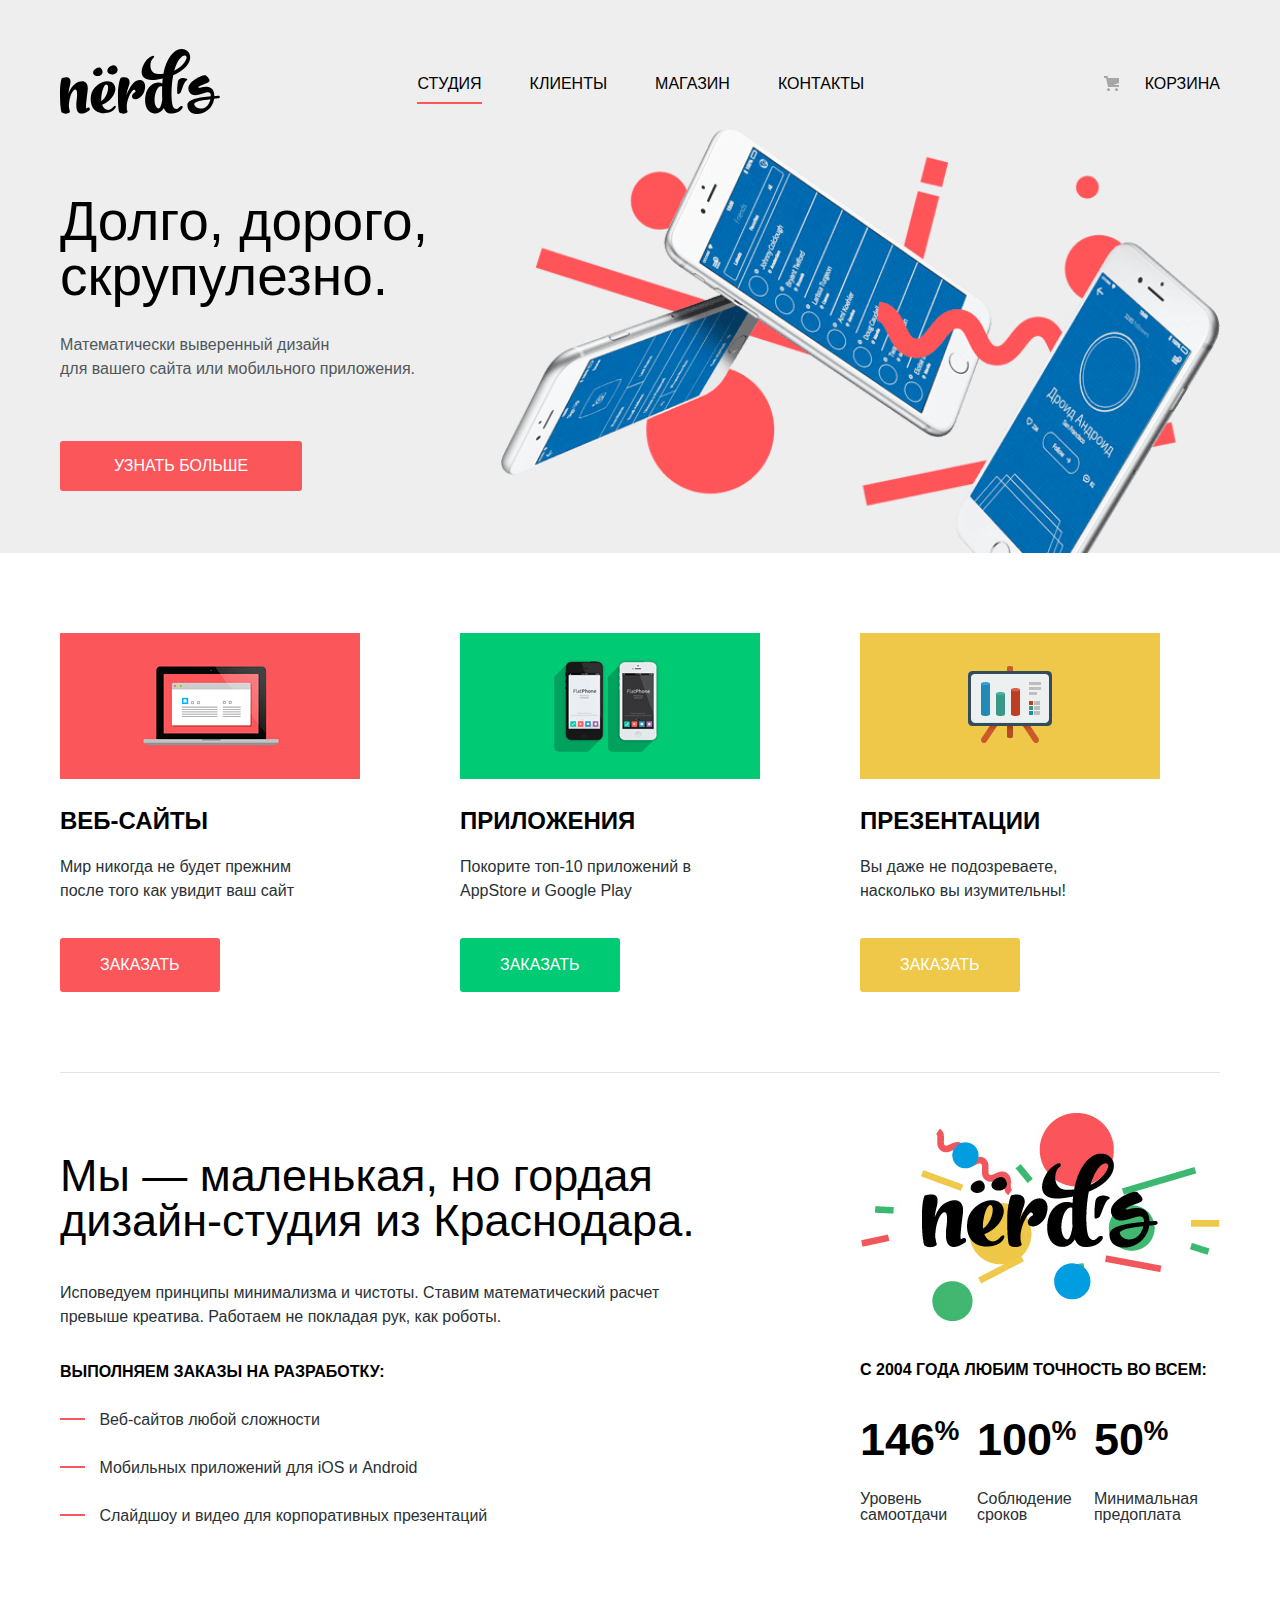
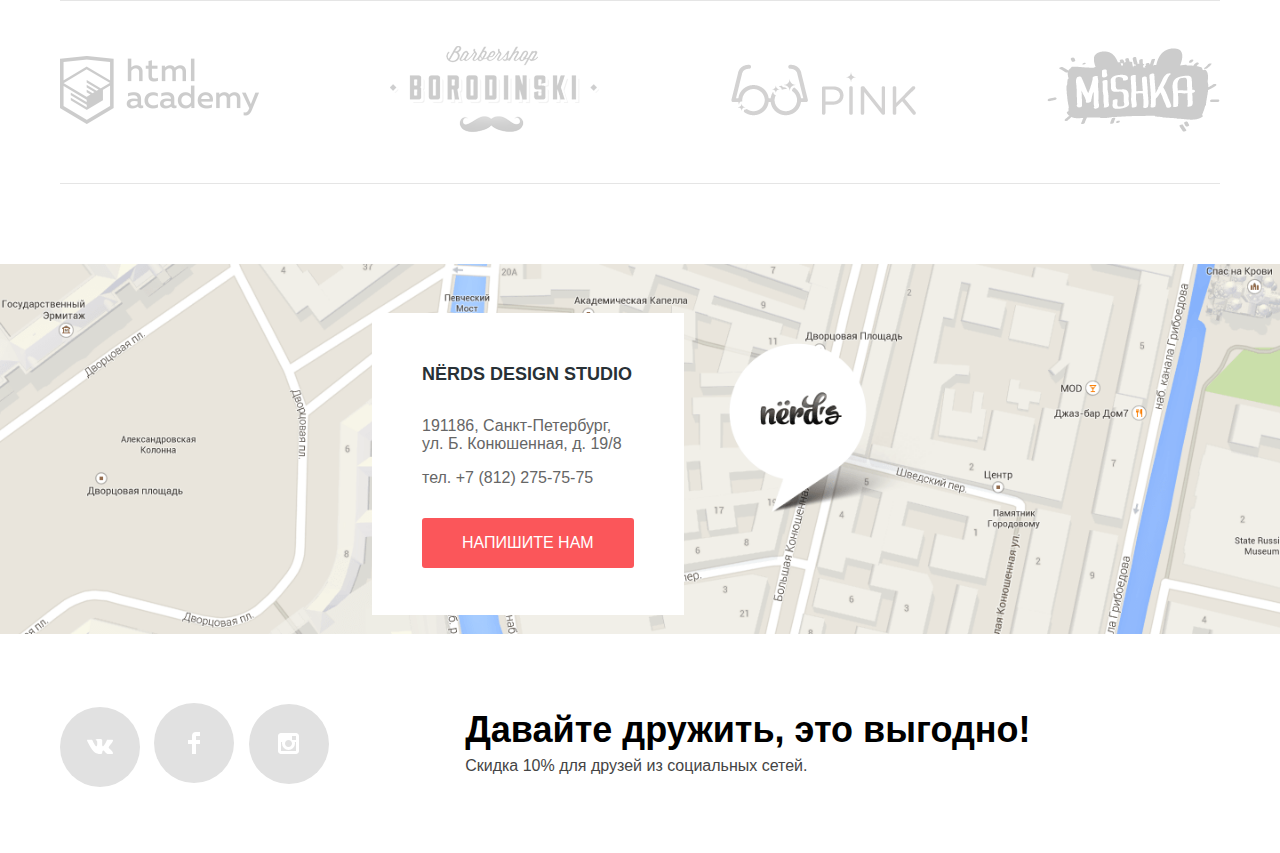
==== index.html @ b790d5e4 "сделал проверку формы" ====
<!DOCTYPE html>
<html lang="ru">
  <head>
    <meta charset="UTF-8" />
    <meta http-equiv="X-UA-Compatible" content="ie=edge" />
    <title>Студия дизайна Nerds</title>
    <link rel="stylesheet" href="style.css" />
  </head>

  <body>
    <header class="header">
      <div class="wrapper">
        <nav class="nav">
          <a href="/" class="nav__logo">
            <img src="img/logo.svg" alt="логотип Nerds" />
          </a>
          <ul class="nav__list">
            <li class="nav__item">
              <a href="/about" class="nav__link is-active">Студия</a>
            </li>
            <li class="nav__item">
              <a href="/clients" class="nav__link">Клиенты</a>
            </li>
            <li class="nav__item">
              <a href="/shop" class="nav__link">Магазин</a>
            </li>
            <li class="nav__item">
              <a href="/contacts" class="nav__link">Контакты</a>
            </li>
          </ul>
          <a href="/cart" class="nav__link nav__link-cart">
            <img
              src="img/cart.svg"
              alt="Корзина товаров"
              class="nav__link-icon"
            />
            Корзина
          </a>
        </nav>
      </div>
    </header>
    <main>
      <section class="hero">
        <div class="wrapper">
          <h1 class="visually-hidden">
            Мы создаем дизайн для веб-сайтов и мобильных приложений.
          </h1>
          <div class="hero__slider">
            <div class="hero__interest">
              <p class="hero__slogan">
                Долго, дорого, скрупулезно.
              </p>
              <p class="hero__text">
                Математически выверенный дизайн
                <br />
                для вашего сайта или мобильного приложения.
              </p>
              <a href="catalog.html" class="button hero__button">
                Узнать больше
              </a>
            </div>
            <img
              src="img/slide1.png"
              alt="смартфоны в разных ракурсах на фоне фигур"
              class="hero__slider-img"
            />
          </div>
        </div>
      </section>
      <section class="futures">
        <div class="wrapper">
          <ul class="futures__list">
            <li class="futures__item">
              <img class="futures__image" src="img/laptop.png" alt="Ноутбук" />
              <p class="futures__title">
                Веб-сайты
              </p>
              <p class="futures__text">
                Мир никогда не будет прежним
                <br />
                после того как увидит ваш сайт
              </p>
              <a class="button futures__button futures__button--red" href="#">
                Заказать
              </a>
            </li>
            <li class="futures__item">
              <img
                class="futures__image"
                src="img/phones.png"
                alt="Смартфоны"
              />
              <p class="futures__title">
                Приложения
              </p>
              <p class="futures__text">
                Покорите топ-10 приложений в
                <br />
                AppStore и Google Play
              </p>
              <a class="button futures__button futures__button--green" href="#">
                Заказать
              </a>
            </li>
            <li class="futures__item">
              <img
                class="futures__image"
                src="img/presentation.png"
                alt="Презентация"
              />
              <p class="futures__title">
                Презентации
              </p>
              <p class="futures__text">
                Вы даже не подозреваете,
                <br />
                насколько вы изумительны!
              </p>
              <a
                class="button futures__button futures__button--yellow"
                href="#"
              >
                Заказать
              </a>
            </li>
          </ul>
        </div>
      </section>
      <section class="studio">
        <div class="studio__inner wrapper">
          <div class="studio__about">
            <h2 class="studio__about-title">
              Мы — маленькая, но гордая
              <br />
              дизайн-студия из Краснодара.
            </h2>
            <p class="studio__about-description">
              Исповедуем принципы минимализма и чистоты. Ставим математический
              расчет
              <br />
              превыше креатива. Работаем не покладая рук, как роботы.
            </p>
            <h3 class="studio__subtitle studio__subtitle--about">
              Выполняем заказы на разработку:
            </h3>
            <ul class="studio__about-list">
              <li class="studio__about-item">
                Веб-сайтов любой сложности
              </li>
              <li class="studio__about-item">
                Мобильных приложений для iOS и Android
              </li>
              <li class="studio__about-item">
                Слайдшоу и видео для корпоративных презентаций
              </li>
            </ul>
          </div>
          <div class="studio__history">
            <img
              class="studio__history-image"
              src="img/nerds.png"
              alt="Нёрдс на фоне фигур"
            />
            <h3 class="studio__subtitle">
              с 2004 года Любим точность во всем:
            </h3>
            <ul class="studio__history-list">
              <li class="studio__history-item">
                <p class="studio__history-number">
                  146
                  <span class="studio__history-percent">
                    %
                  </span>
                </p>
                <p class="studio__history-text">
                  Уровень
                  <br />
                  самоотдачи
                </p>
              </li>
              <li class="studio__history-item">
                <p class="studio__history-number">
                  100
                  <span class="studio__history-percent">
                    %
                  </span>
                </p>
                <p class="studio__history-text">
                  Соблюдение
                  <br />
                  сроков
                </p>
              </li>
              <li class="studio__history-item">
                <p class="studio__history-number">
                  50
                  <span class="studio__history-percent">
                    %
                  </span>
                </p>
                <p class="studio__history-text">
                  Минимальная
                  <br />
                  предоплата
                </p>
              </li>
            </ul>
          </div>
        </div>
        <div class="studio__labels wrapper">
          <img src="img/logo-1.png" alt="Логотип html academy" />
          <img src="img/logo-2.png" alt="Логотип Barbershop Borodinski" />
          <img src="img/logo-3.png" alt="Логотип Pink" />
          <img src="img/logo-4.png" alt="Логотип Mishka" />
        </div>
      </section>
    </main>
    <footer class="footer">
      <section class="contacts">
        <h2 class="visually-hidden">
          Контакты
        </h2>
        <div class="contacts__adress">
          <img class="contacts__map" src="img/map.png" alt="Карта с адресом" />
          <div class="contacts__container">
            <h3 class="contacts__title">
              Nёrds design studio
            </h3>
            <p class="contacts__text">
              191186, Санкт-Петербург,
              <br />
              ул. Б. Конюшенная, д. 19/8
            </p>
            <p class="contacts__text">
              тел. +7 (812) 275-75-75
            </p>
            <button class="contacts__button button" type="button">
              Напишите нам
            </button>
          </div>
        </div>
      </section>
      <section class="social">
        <h2 class="visually-hidden">
          Социальные сети
        </h2>
        <div class="social__inner wrapper">
          <ul class="social__list">
            <li class="social__item">
              <a class="social__link" href="#">
                <img src="img/vk-icon.svg" alt="Вконтакте" />
              </a>
            </li>
            <li class="social__item">
              <a class="social__link" href="#">
                <img src="img/fb-icon.svg" alt="Фэйсбук" />
              </a>
            </li>
            <li class="social__item">
              <a class="social__link" href="#">
                <img src="img/insta-icon.svg" alt="Инстаграм" />
              </a>
            </li>
          </ul>
          <p class="social__discount">
            <span class="social__discount-slogan">
              Давайте дружить, это выгодно!
            </span>
            <br />
            Скидка 10% для друзей из социальных сетей.
          </p>
        </div>
      </section>
    </footer>
    <section class="modal-send visually-hidden">
      <h2 class="modal-send__title">Напишите нам</h2>
      <form
      class="modal-send__form"
      method="post"
      enctype="multipart/form-data"
      autocomplete="off"
      >
        <div class="modal-send__inner">
          <label class="modal-send__labels modal-send__labels--margin-right">
            Ваше имя:
            <br />
            <input
              class="modal-send__input modal-send__input--form-name"
              type="text"
              name="name"
              id="name"
              placeholder="Имя Фамилия"
              required
              autofocus
              autocomplete="on"
            />
          </label>
          <label class="modal-send__labels">
            Ваш e-mail:
            <br />
            <input
              class="modal-send__input modal-send__input--form-name"
              type="email"
              name="email"
              id="email"
              placeholder="email@example.com"
              required
              autocomplete="on"
            />
          </label>
        </div>
        <label class="modal-send__labels">
          Текст письма:
          <br />
          <textarea
            class="modal-send__input modal-send__input--textarea"
            type="text"
            name="text"
            id="text"
            placeholder="В свободной форме"
            minlength="10"
            maxlength="100"
            autocomplete="off"
          ></textarea>
        </label>
        <input
          class="modal-send__button button"
          type="submit"
          value="Отправить"
        />
      </form>
      <button class="modal-send__close" type="button">Закрыть</button>
    </section>
    <div class="modal-overlay visually-hidden"></div>

    <script src="js/modal-form.js"></script>
    <script src="js/form.js"></script>

  </body>
  <script></script>
</html>
---- style.css ----
*,
*::before,
*::after {
  box-sizing: inherit;
}

html {
  box-sizing: border-box;
}

body {
  padding: 0;
  margin: 0;
  font-family: Roboto, Arial, sans-serif;
  color: #283136;
  border: 0;
}

a {
  text-decoration: none;
  text-transform: uppercase;
  color: #000;
}

ul {
  padding: 0;
  list-style-type: none;
}

.visually-hidden {
  position: absolute;
  width: 1px;
  height: 1px;
  margin: -1px;
  padding: 0;
  border: 0;
  clip: rect(0 0 0 0);
  overflow: hidden;
}

.header {
  padding-top: 49px;
  padding-bottom: 10px;
  background-color: #eeeeee;
}

.wrapper {
  max-width: 1160px;
  margin: 0 auto;
}

.button {
  display: inline-block;
  padding: 16px 40px;
  text-transform: uppercase;
  font-size: 16px;
  font-weight: 500;
  color: #fff;
  border: 0;
  border-radius: 3px;
  background-color: #fb565a;
  transition: background-color 0.3s;
}

.button:hover {
  background-color: #e74246;
}

.button:focus {
  background-color: #e74246;
}

.button:active {
  background-color: #d7373b;
  color: #ffffff50;
}

.nav__logo {
  transition: opacity 0.3s;
}

.nav__logo:hover {
  opacity: 0.7;
}
.nav__logo:focus {
  opacity: 0.7;
}
.nav__logo:active {
  opacity: 0.3;
}

.nav {
  display: flex;
  justify-content: space-between;
  align-items: center;
}

.nav__list {
  display: flex;
  margin-right: 42px;
}

.nav__item {
  margin: 0 24px;
  list-style-type: none;
}

.nav__link {
  padding: 10px 0;
  font-weight: 500;
  transition: all 0.3s;
}

.nav__link:hover {
  color: #fb565a;
}

.nav__link:focus {
  color: #fb565a;
}
.nav__link:active {
  color: #afafaf;
}
.nav__link.is-active {
  border-bottom: 2px solid #fb565a;
}

.nav__link-cart {
  display: flex;
  align-items: center;
}

.nav__link-icon {
  margin-right: 26px;
}

.hero {
  background-color: #eeeeee;
}
.hero__slider {
  display: flex;
}

.hero__interest {
  margin-top: 66px;
}

.hero__slogan {
  margin: 0;
  font-size: 55px;
  line-height: 1;
  font-weight: 500;
  color: #000;
}

.hero__text {
  margin-top: 29px;
  margin-bottom: 60px;
  font-size: 16px;
  line-height: 1.5;
  font-weight: 500;
  color: #283136;
  opacity: 0.8;
}

.hero__button {
  padding-right: 54px;
  padding-left: 54px;
}

.hero__slider-img {
  width: 100%;
}

.futures__list {
  display: flex;
  justify-content: flex-start;
  padding: 80px 0;
  margin: 0;
  list-style-type: none;
  border-bottom: 1px solid rgba(0, 0, 0, 0.1);
}

.futures__item {
  margin-right: 100px;
}

.futures__title {
  margin-bottom: 20px;
  font-size: 24px;
  font-weight: bold;
  color: #000;
  text-transform: uppercase;
}

.futures__text {
  margin-bottom: 35px;
  font-size: 16px;
  line-height: 1.5;
  font-weight: 400;
  color: #283136;
}

.futures__button {
  padding: 18px 40px;
}

.futures__button--green {
  background-color: #00ca74;
}

.futures__button--green:hover {
  background-color: #00bc6c;
}

.futures__button--green:focus {
  background-color: #00bc6c;
}

.futures__button--green:active {
  background-color: #00aa62;
}

.futures__button--yellow {
  background-color: #efc84a;
}

.futures__button--yellow:hover {
  background-color: #eab534;
}

.futures__button--yellow:focus {
  background-color: #eab534;
}

.futures__button--yellow:active {
  background-color: #e5a722;
}

.studio__inner {
  display: flex;
  justify-content: space-between;
  padding-top: 40px;
  padding-bottom: 45px;
  border-bottom: 1px solid rgba(0, 0, 0, 0.1);
}

.studio__about-title {
  margin-top: 40px;
  font-size: 45px;
  font-weight: 500;
  line-height: 1;
  color: #000;
}

.studio__about-description {
  font-size: 16px;
  font-weight: 400;
  line-height: 1.5;
  color: #283136;
  margin-bottom: 34px;
}

.studio__subtitle {
  font-size: 16px;
  font-weight: 800;
  text-transform: uppercase;
  color: #000;
}

.studio__subtitle--about {
  margin-bottom: 30px;
}

.studio__about-item {
  margin-bottom: 30px;
  font-size: 16px;
  font-weight: 400;
}

.studio__about-item::before {
  display: inline-block;
  margin-right: 10px;
  content: "";
  border-bottom: 2px solid #fb565a;
  width: 25px;
  transform: translateY(-5px);
}

.studio__history-image {
  display: block;
  margin-bottom: 40px;
}

.studio__history-item {
  display: inline-block;
}

.studio__history-number {
  font-size: 45px;
  line-height: 0;
  font-weight: bold;
  color: #000;
}

.studio__history-percent {
  font-size: 28px;
  position: relative;
  left: -13px;
  top: -15px;
}

.studio__history-text {
  font-size: 16px;
  line-height: 1;
  font-weight: 400;
}

.studio__labels {
  display: flex;
  justify-content: space-between;
  align-items: center;
  padding-top: 45px;
  padding-bottom: 50px;
  border-bottom: 1px solid rgba(0, 0, 0, 0.1);
}

.footer {
  padding: 80px 0 50px 0;
}

.contacts__adress {
  position: relative;
}

.contacts__map {
  display: block;
  margin: 0 auto;
  max-width: 100%;
}

.contacts__container {
  position: absolute;
  top: 13%;
  left: 372px;
  padding: 33px 50px 47px 50px;
  background-color: #fff;
}

.contacts__title {
  margin-bottom: 32px;
  font-size: 18px;
  text-transform: uppercase;
}

.contacts__text {
  color: #666666;
}

.contacts__button {
  margin-top: 15px;
  outline: none;
  cursor: pointer;
}

.social__inner {
  display: flex;
  padding-top: 53px;
}

.social__list {
  flex-grow: 2;
}

.social__item {
  display: inline;
}

.social__link {
  display: inline-flex;
  justify-content: center;
  align-items: center;
  margin-right: 10px;
  width: 80px;
  height: 80px;
  background-color: #e1e1e1;
  border-radius: 50%;
  transition: background-color 0.3s;
}

.social__link:hover {
  background-color: #e74246;
}

.social__link:focus {
  background-color: #e74246;
  outline: none;
}

.social__link:active {
  background-color: #d7373b;
  color: #ffffff50;
}

.social__link:active > img {
  opacity: 0.5;
}

.social__discount {
  font-weight: 500;
  color: #444;
}

.social__discount-slogan {
  font-size: 36px;
  line-height: 1.5;
  font-weight: 700;
  color: #000;
}

.social__discount {
  flex-grow: 3;
}

.modal-send {
  position: fixed;
  bottom: 180px;
  left: 50%;
  z-index: 10;
  margin-left: -485px;
  display: inline-block;
  padding: 55px 100px;
  background-color: #fff;
  box-shadow: 0px 30px 30px 0px #444;
}

.modal-overlay {

  position: fixed;
  top: 0;
  left: 0;
  width: 100%;
  height: 100%;
  z-index: 5;
}

.modal-send__title {
  font-size: 45px;
  line-height: 0;
  color: #000;
  margin-bottom: 65px;
}

.modal-send__inner {
  display: flex;
}

.modal-send__labels {
  display: block;
  font-size: 16px;
  font-weight: bold;
  color: #000;
}

.modal-send__labels--margin-right {
  margin-right: 40px;
}

.modal-send__input {
  margin-top: 10px;
  margin-bottom: 35px;
  padding: 15px;
  font-size: 16px;
  color: #444;
  border: 2px solid #d7dcde;
  border-radius: 3px;
  outline: none;
  transition: border-color 0.3s;
}

.modal-send__input:hover {
  border-color: #b4b9bb;
}

.modal-send__input:focus {
  border-color: #000;
}

.modal-send__input:invalid {
  border-color: #e74246;
}

.modal-send__input::placeholder {
  color: #b1b1b1;
}

.modal-send__input--form-name {
  min-width: 360px;
}

.modal-send__input--textarea {
  display: block;
  margin-bottom: 50px;
  min-width: 760px;
  height: 120px;
  resize: none;
  font-size: 18px;
}

.modal-send__close {
  position: absolute;
  top: 13%;
  right: 10%;
  width: 20px;
  height: 20px;
  font-size: 0;
  background-color: transparent;
  border: 0;
  cursor: pointer;
  outline: none;
}

.modal-send__close::before,
.modal-send__close::after {
  content: " ";
  position: absolute;
  width: 28px;
  height: 4px;
  background-color: #fecccd;
  transition: background-color 0.3s;
}

.modal-send__close::before {
  transform: rotate(45deg);
}

.modal-send__close::after {
  transform: rotate(-45deg);
}

.modal-send__close:hover:before,
.modal-send__close:hover:after {
  background-color: #e74246;
}

.modal-send__close:focus:before,
.modal-send__close:focus:after {
  background-color: #e74246;
}

.modal-send__close:active:before,
.modal-send__close:active:after {
  background-color: #ffeeee;
}
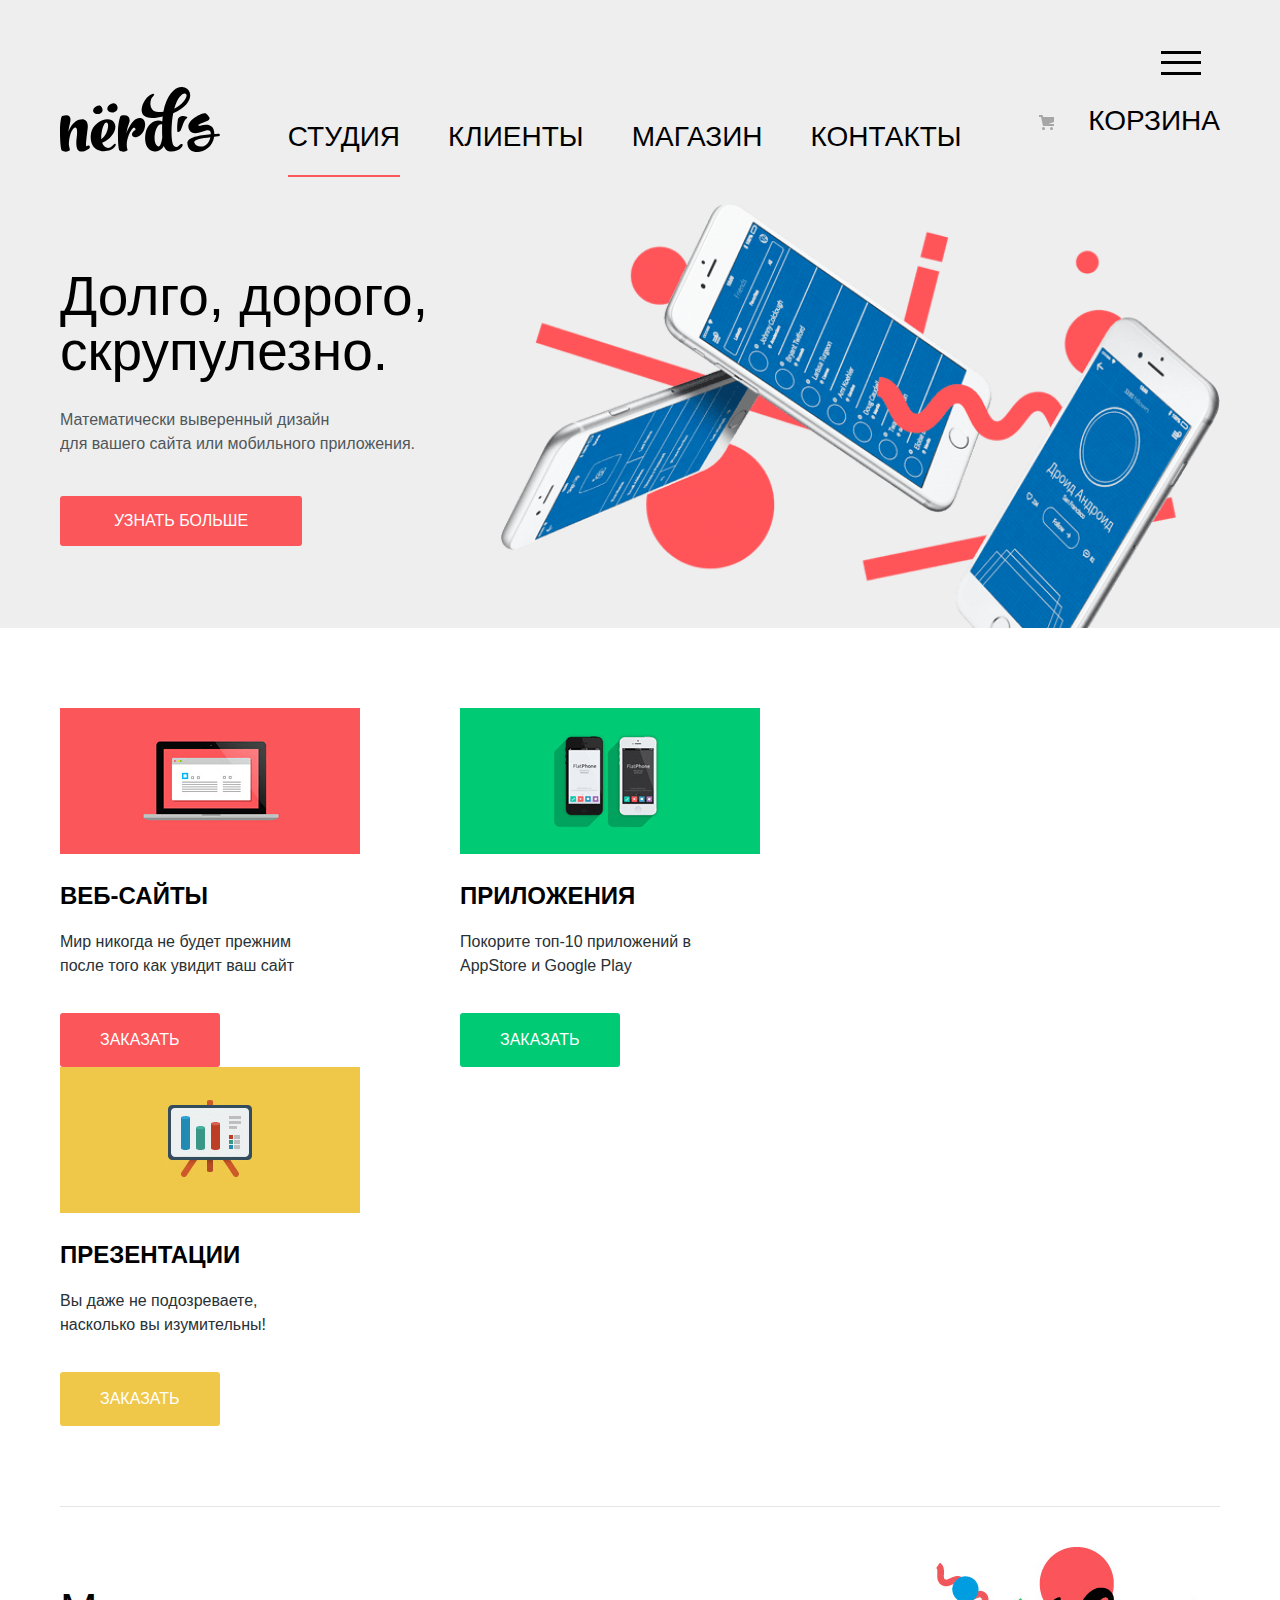
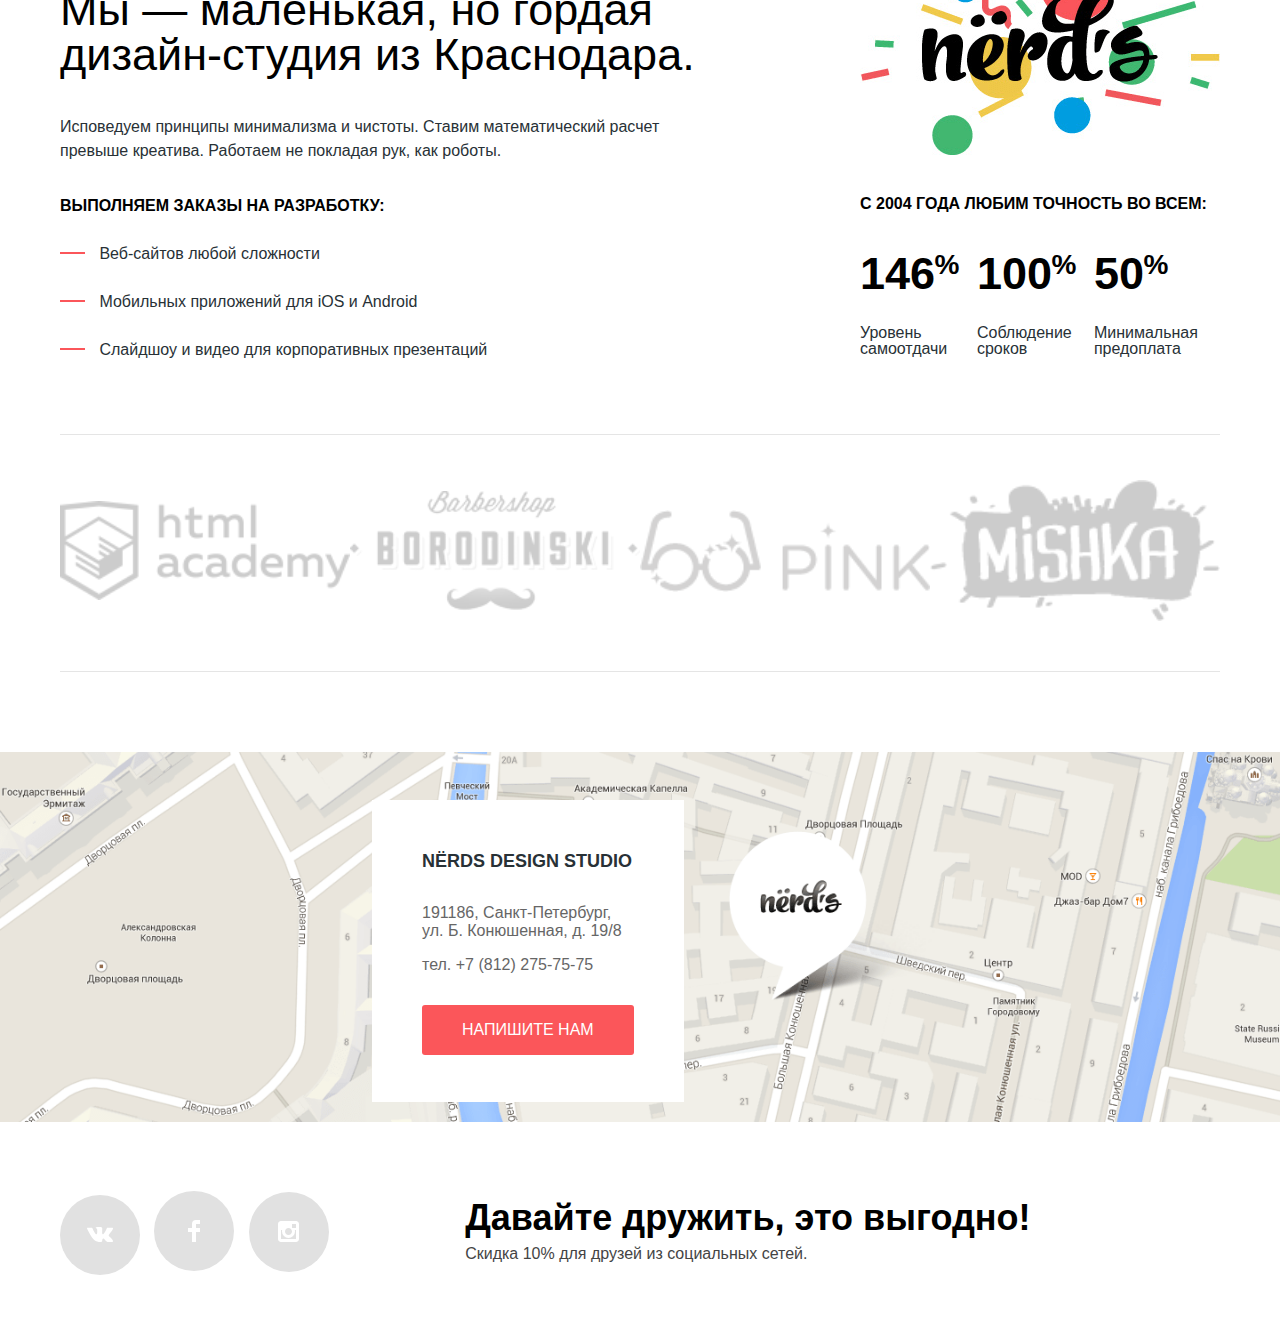
==== commit eaa5391f: "сделал бургер" ====
--- a/index.html
+++ b/index.html
@@ -3,8 +3,9 @@
   <head>
     <meta charset="UTF-8" />
     <meta http-equiv="X-UA-Compatible" content="ie=edge" />
+    <meta name="viewport" content="width=device-width,initial-scale=1" />
     <title>Студия дизайна Nerds</title>
-    <link rel="stylesheet" href="style.css" />
+    <link rel="stylesheet" href="./css/style.css" />
   </head>
 
   <body>
@@ -14,6 +15,9 @@
           <a href="/" class="nav__logo">
             <img src="img/logo.svg" alt="логотип Nerds" />
           </a>
+          <button class="nav__toggle" type="button">
+            <span class="nav__toggle-burger">Открыть меню</span>
+          </button>
           <ul class="nav__list">
             <li class="nav__item">
               <a href="/about" class="nav__link is-active">Студия</a>
@@ -22,20 +26,22 @@
               <a href="/clients" class="nav__link">Клиенты</a>
             </li>
             <li class="nav__item">
-              <a href="/shop" class="nav__link">Магазин</a>
+              <a href="catalog.html" class="nav__link">Магазин</a>
             </li>
             <li class="nav__item">
               <a href="/contacts" class="nav__link">Контакты</a>
             </li>
           </ul>
-          <a href="/cart" class="nav__link nav__link-cart">
-            <img
-              src="img/cart.svg"
-              alt="Корзина товаров"
-              class="nav__link-icon"
-            />
-            Корзина
-          </a>
+          <div class="nav__cart">
+            <a href="/cart" class="nav__link nav__link-cart">
+              <img
+                src="img/cart.svg"
+                alt="Корзина товаров"
+                class="nav__link-icon"
+              />
+              Корзина
+            </a>
+          </div>
         </nav>
       </div>
     </header>
@@ -275,10 +281,10 @@
     <section class="modal-send visually-hidden">
       <h2 class="modal-send__title">Напишите нам</h2>
       <form
-      class="modal-send__form"
-      method="post"
-      enctype="multipart/form-data"
-      autocomplete="off"
+        class="modal-send__form"
+        method="post"
+        enctype="multipart/form-data"
+        autocomplete="off"
       >
         <div class="modal-send__inner">
           <label class="modal-send__labels modal-send__labels--margin-right">
@@ -335,7 +341,6 @@
 
     <script src="js/modal-form.js"></script>
     <script src="js/form.js"></script>
-
   </body>
   <script></script>
 </html>
--- a/css/style.css
+++ b/css/style.css
@@ -0,0 +1,1076 @@
+/* fonts */
+
+@font-face {
+  font-family: 'Roboto';
+  src: url('Roboto.eot?#iefix') format('embedded-opentype'), url('Roboto.woff') format('woff'), url('Roboto.ttf') format('truetype');
+}
+
+*, *::before, *::after {
+  box-sizing: inherit;
+}
+
+html {
+  box-sizing: border-box;
+}
+
+body {
+  padding: 0;
+  margin: 0;
+  font-family: Roboto, Arial, sans-serif;
+  /* font-weight: 500; */
+  color: #283136;
+  border: 0;
+}
+
+a {
+  text-decoration: none;
+  text-transform: uppercase;
+  color: #000;
+}
+
+ul {
+  padding: 0;
+  list-style-type: none;
+}
+
+.visually-hidden {
+  position: absolute;
+  width: 1px;
+  height: 1px;
+  margin: -1px;
+  padding: 0;
+  border: 0;
+  clip: rect(0 0 0 0);
+  overflow: hidden;
+}
+
+.visually-hidden:not(:focus):not(:active) {
+  position: absolute;
+  width: 1px;
+  height: 1px;
+  margin: -1px;
+  border: 0;
+  padding: 0;
+  white-space: nowrap;
+  clip-path: inset(100%);
+  clip: rect(0 0 0 0);
+  overflow: hidden;
+}
+
+@media (min-width: 320px) {
+  .wrapper {
+    width: auto;
+    padding: 0 20px;
+  }
+}
+
+@media (min-width: 768px) {
+  .wrapper {
+    width: auto;
+    padding: 0 64px;
+  }
+}
+
+@media (min-width: 1088px) {
+  .wrapper {
+    max-width: 1160px;
+    padding: 0;
+    margin: 0 auto;
+  }
+}
+
+.button {
+  display: inline-block;
+  padding: 16px 40px;
+  text-transform: uppercase;
+  font-size: 16px;
+  font-weight: 500;
+  color: #fff;
+  outline: none;
+  border: 0;
+  border-radius: 3px;
+  background-color: #fb565a;
+  transition: background-color 0.3s;
+}
+
+.button:hover {
+  background-color: #e74246;
+}
+
+.button:focus {
+  background-color: #e74246;
+}
+
+.button:active {
+  background-color: #d7373b;
+  color: #ffffff50;
+}
+
+/* секция шапки */
+
+.nav__logo {
+  transition: opacity 0.3s;
+}
+
+.nav__logo:hover {
+  opacity: 0.7;
+}
+
+.nav__logo:focus {
+  opacity: 0.7;
+}
+
+.nav__logo:active {
+  opacity: 0.3;
+}
+
+@media (min-width: 320px) {
+  .header {
+    padding-top: 10px;
+    padding-bottom: 10px;
+    background-color: #eeeeee;
+  }
+  .nav__list {
+    margin-top: 50px;
+    text-align: center;
+  }
+  .nav__link {
+    display: block;
+    font-size: 28px;
+    line-height: 2;
+    border-bottom: 2px solid #b4b9bb;
+  }
+  .nav__cart {
+    text-align: center;
+  }
+  .nav__link-cart {
+    border: none;
+  }
+  .nav__link-icon {
+    margin-right: 10px;
+  }
+  .nav__toggle {
+    position: absolute;
+    top: 4%;
+    right: 5%;
+    z-index: 2;
+    display: block;
+    width: 70px;
+    height: 50px;
+    background-color: transparent;
+    border: none;
+    cursor: pointer;
+    outline: none;
+  }
+  .nav__toggle-burger {
+    position: absolute;
+    left: 22%;
+    width: 40px;
+    height: 3px;
+    background-color: #000;
+    font-size: 0;
+  }
+  .nav__toggle-burger::before, .nav__toggle-burger::after {
+    content: "";
+    position: absolute;
+    left: 0;
+    width: 40px;
+    height: 3px;
+    background-color: #000;
+  }
+  .nav__toggle-burger::before {
+    top: -350%;
+  }
+  .nav__toggle-burger::after {
+    top: 370%;
+  }
+}
+
+@media (min-width: 768px) {
+  .nav__link {
+    border: none;
+  }
+}
+
+@media (min-width: 1088px) {
+  .header {
+    padding-top: 49px;
+    padding-bottom: 10px;
+    background-color: #eeeeee;
+  }
+  .nav {
+    display: flex;
+    justify-content: space-between;
+    flex-wrap: wrap;
+    align-items: center;
+  }
+  .nav__list {
+    display: flex;
+    margin-right: 10px;
+  }
+  .nav__item {
+    margin: 0 24px;
+  }
+  .nav__link {
+    padding: 10px 0;
+    font-weight: 500;
+    transition: all 0.3s;
+  }
+  .nav__link:hover {
+    color: #fb565a;
+  }
+  .nav__link:focus {
+    color: #fb565a;
+  }
+  .nav__link:active {
+    color: #afafaf;
+  }
+  .nav__link.is-active {
+    border-bottom: 2px solid #fb565a;
+  }
+  .nav__link-icon {
+    margin-right: 26px;
+  }
+}
+
+/* сексиця хиро */
+
+.hero {
+  background-color: #eeeeee;
+}
+
+.hero__slider {
+  display: flex;
+  justify-content: space-between;
+}
+
+.hero__interest {
+  margin-top: 66px;
+}
+
+.hero__text {
+  margin-top: 29px;
+  margin-bottom: 40px;
+  font-size: 16px;
+  line-height: 1.5;
+  font-weight: 500;
+  color: #283136;
+  opacity: 0.8;
+}
+
+.hero__button {
+  padding-right: 54px;
+  padding-left: 54px;
+}
+
+@media (min-width: 320px) {
+  .hero__slider-img {
+    width: 0;
+  }
+  .hero__slogan {
+    margin: 0;
+    font-size: 25px;
+    line-height: 1;
+    font-weight: 500;
+    color: #000;
+  }
+}
+
+@media (min-width: 768px) {
+  .hero__slider-img {
+    width: 50%;
+    height: 50%;
+  }
+}
+
+@media (min-width: 1088px) {
+  .hero__slider-img {
+    width: 100%;
+  }
+  .hero__interest {
+    margin-top: 66px;
+  }
+  .hero__slogan {
+    margin: 0;
+    font-size: 55px;
+    line-height: 1;
+    font-weight: 500;
+    color: #000;
+  }
+  .hero__text {
+    margin-top: 29px;
+    margin-bottom: 40px;
+    font-size: 16px;
+    line-height: 1.5;
+    font-weight: 500;
+    color: #283136;
+    opacity: 0.8;
+  }
+  .hero__button {
+    padding-right: 54px;
+    padding-left: 54px;
+  }
+}
+
+.futures__list {
+  display: flex;
+  justify-content: flex-start;
+  flex-wrap: wrap;
+  padding: 80px 0;
+  margin: 0;
+  list-style-type: none;
+  border-bottom: 1px solid rgba(0, 0, 0, 0.1);
+}
+
+.futures__item {
+  margin-right: 100px;
+}
+
+.futures__title {
+  margin-bottom: 20px;
+  font-size: 24px;
+  font-weight: bold;
+  color: #000;
+  text-transform: uppercase;
+}
+
+.futures__text {
+  margin-bottom: 35px;
+  font-size: 16px;
+  line-height: 1.5;
+  font-weight: 400;
+  color: #283136;
+}
+
+.futures__button {
+  padding: 18px 40px;
+}
+
+.futures__button--green {
+  background-color: #00ca74;
+}
+
+.futures__button--green:hover {
+  background-color: #00bc6c;
+}
+
+.futures__button--green:focus {
+  background-color: #00bc6c;
+}
+
+.futures__button--green:active {
+  background-color: #00aa62;
+}
+
+.futures__button--yellow {
+  background-color: #efc84a;
+}
+
+.futures__button--yellow:hover {
+  background-color: #eab534;
+}
+
+.futures__button--yellow:focus {
+  background-color: #eab534;
+}
+
+.futures__button--yellow:active {
+  background-color: #e5a722;
+}
+
+.studio__inner {
+  display: flex;
+  justify-content: space-between;
+  flex-wrap: wrap;
+  padding-top: 40px;
+  padding-bottom: 45px;
+  border-bottom: 1px solid rgba(0, 0, 0, 0.1);
+}
+
+.studio__about-title {
+  margin-top: 40px;
+  font-size: 45px;
+  font-weight: 500;
+  line-height: 1;
+  color: #000;
+}
+
+.studio__about-description {
+  font-size: 16px;
+  font-weight: 400;
+  line-height: 1.5;
+  color: #283136;
+  margin-bottom: 34px;
+}
+
+.studio__subtitle {
+  font-size: 16px;
+  font-weight: 800;
+  text-transform: uppercase;
+  color: #000;
+}
+
+.studio__subtitle--about {
+  margin-bottom: 30px;
+}
+
+.studio__about-item {
+  margin-bottom: 30px;
+  font-size: 16px;
+  font-weight: 400;
+}
+
+.studio__about-item::before {
+  display: inline-block;
+  margin-right: 10px;
+  content: "";
+  border-bottom: 2px solid #fb565a;
+  width: 25px;
+  transform: translateY(-5px);
+}
+
+.studio__history-image {
+  width: 100%;
+  display: block;
+  margin-bottom: 40px;
+}
+
+.studio__history-item {
+  display: inline-block;
+}
+
+.studio__history-number {
+  font-size: 45px;
+  line-height: 0;
+  font-weight: bold;
+  color: #000;
+}
+
+.studio__history-percent {
+  font-size: 28px;
+  position: relative;
+  left: -13px;
+  top: -15px;
+}
+
+.studio__history-text {
+  font-size: 16px;
+  line-height: 1;
+  font-weight: 400;
+}
+
+.studio__labels {
+  display: flex;
+  justify-content: space-between;
+  align-items: center;
+  padding-top: 45px;
+  padding-bottom: 50px;
+  border-bottom: 1px solid rgba(0, 0, 0, 0.1);
+}
+
+.studio__labels img {
+  width: 25%;
+}
+
+.footer {
+  padding: 80px 0 50px 0;
+}
+
+.contacts__adress {
+  position: relative;
+}
+
+.contacts__map {
+  display: block;
+  margin: 0 auto;
+  max-width: 100%;
+}
+
+@media (min-width: 1088px) {
+  .contacts__container {
+    position: absolute;
+    top: 13%;
+    left: 372px;
+    padding: 33px 50px 47px 50px;
+    background-color: #fff;
+  }
+}
+
+.contacts__title {
+  margin-bottom: 32px;
+  font-size: 18px;
+  text-transform: uppercase;
+}
+
+.contacts__text {
+  color: #666666;
+}
+
+.contacts__button {
+  margin-top: 15px;
+  outline: none;
+  cursor: pointer;
+}
+
+.social__inner {
+  display: flex;
+  padding-top: 53px;
+}
+
+.social__list {
+  flex-grow: 2;
+}
+
+.social__item {
+  display: inline;
+}
+
+.social__link {
+  display: inline-flex;
+  justify-content: center;
+  align-items: center;
+  margin-right: 10px;
+  width: 80px;
+  height: 80px;
+  background-color: #e1e1e1;
+  border-radius: 50%;
+  transition: background-color 0.3s;
+}
+
+.social__link:hover {
+  background-color: #e74246;
+}
+
+.social__link:focus {
+  background-color: #e74246;
+  outline: none;
+}
+
+.social__link:active {
+  background-color: #d7373b;
+  color: #ffffff50;
+}
+
+.social__link:active>img {
+  opacity: 0.5;
+}
+
+.social__discount {
+  font-weight: 500;
+  color: #444;
+}
+
+.social__discount-slogan {
+  font-size: 36px;
+  line-height: 1.5;
+  font-weight: 700;
+  color: #000;
+}
+
+.social__discount {
+  flex-grow: 3;
+}
+
+.modal-send {
+  position: fixed;
+  bottom: 180px;
+  left: 50%;
+  z-index: 10;
+  margin-left: -485px;
+  display: inline-block;
+  padding: 55px 100px;
+  background-color: #fff;
+  box-shadow: 0px 30px 30px 0px #444;
+}
+
+.modal-overlay {
+  position: fixed;
+  top: 0;
+  left: 0;
+  width: 100%;
+  height: 100%;
+  z-index: 5;
+}
+
+.modal-send__title {
+  font-size: 45px;
+  line-height: 0;
+  color: #000;
+  margin-bottom: 65px;
+}
+
+.modal-send__inner {
+  display: flex;
+}
+
+.modal-send__labels {
+  display: block;
+  font-size: 16px;
+  font-weight: bold;
+  color: #000;
+}
+
+.modal-send__labels--margin-right {
+  margin-right: 40px;
+}
+
+.modal-send__input {
+  margin-top: 10px;
+  margin-bottom: 35px;
+  padding: 15px;
+  font-size: 16px;
+  color: #444;
+  border: 2px solid #d7dcde;
+  border-radius: 3px;
+  outline: none;
+  transition: border-color 0.3s;
+}
+
+.modal-send__input:hover {
+  border-color: #b4b9bb;
+}
+
+.modal-send__input:focus {
+  border-color: #000;
+}
+
+.modal-send__input:invalid {
+  border-color: #e74246;
+}
+
+.modal-send__input::placeholder {
+  color: #b1b1b1;
+}
+
+.modal-send__input--form-name {
+  min-width: 360px;
+}
+
+.modal-send__input--textarea {
+  display: block;
+  margin-bottom: 50px;
+  min-width: 760px;
+  height: 120px;
+  resize: none;
+  font-size: 18px;
+}
+
+.modal-send__close {
+  position: absolute;
+  top: 13%;
+  right: 10%;
+  width: 20px;
+  height: 20px;
+  font-size: 0;
+  background-color: transparent;
+  border: 0;
+  cursor: pointer;
+  outline: none;
+}
+
+.modal-send__close::before, .modal-send__close::after {
+  content: " ";
+  position: absolute;
+  width: 28px;
+  height: 4px;
+  background-color: #fecccd;
+  transition: background-color 0.3s;
+}
+
+.modal-send__close::before {
+  transform: rotate(45deg);
+}
+
+.modal-send__close::after {
+  transform: rotate(-45deg);
+}
+
+.modal-send__close:hover:before, .modal-send__close:hover:after {
+  background-color: #e74246;
+}
+
+.modal-send__close:focus:before, .modal-send__close:focus:after {
+  background-color: #e74246;
+}
+
+.modal-send__close:active:before, .modal-send__close:active:after {
+  background-color: #ffeeee;
+}
+
+.catalog-title {
+  margin: 0;
+  padding-top: 56px;
+  padding-bottom: 110px;
+  text-align: center;
+  font-size: 55px;
+  background-color: #eee;
+}
+
+.catalog__inner {
+  display: flex;
+  padding: 40px 0;
+}
+
+.catalog__subtitle {
+  font-size: 18px;
+  text-transform: uppercase;
+  font-weight: bold;
+}
+
+.catalog__range {
+  min-width: 260px;
+  padding: 30px 20px;
+  margin-top: 55px;
+  margin-bottom: 15px;
+  display: flex;
+  align-items: center;
+  border-radius: 3px;
+  background-color: #eee;
+}
+
+.catalog__range-item {
+  width: 20px;
+  height: 20px;
+  position: relative;
+  border-radius: 50%;
+  background-color: #fff;
+  display: flex;
+  justify-content: center;
+  align-items: center;
+  box-shadow: 0 2px #cccdcd;
+}
+
+.catalog__range-item--right {
+  right: -82%;
+}
+
+.catalog__range-item::before {
+  content: "";
+  width: 4px;
+  height: 4px;
+  position: absolute;
+  border-radius: 50%;
+  background-color: #ababab;
+}
+
+.catalog__range-price-inner {
+  display: flex;
+  justify-content: space-between;
+}
+
+.catalog__range-label {
+  font-weight: 500;
+  text-transform: uppercase;
+}
+
+.catalog__range-price {
+  padding: 10px 10px;
+  margin-left: 10px;
+  width: 80px;
+  font-size: 16px;
+  text-align: center;
+  color: #283136;
+  background-color: #eee;
+  border: none;
+  border-radius: 3px;
+  border-top: 2px solid #eee;
+  border-bottom: 2px solid transparent;
+  border-right: 2px solid transparent;
+  border-left: 2px solid transparent;
+  outline: none;
+  transition: background-color 0.3s;
+}
+
+.catalog__range-price:hover {
+  background-color: #dfdfdf;
+}
+
+.catalog__range-price:focus {
+  background-color: transparent;
+  border: 2px solid #dbdbdb;
+}
+
+.catalog__range-price:active {
+  background-color: #d5d5d5;
+  opacity: 0.5;
+  border-top: 2px solid #bfbfbf;
+}
+
+.catalog__filter-grid {
+  margin-top: 60px;
+}
+
+.catalog__filter-grid-label {
+  margin-bottom: 10px;
+  display: flex;
+  align-items: center;
+}
+
+.catalog__filter-grid-icon {
+  margin-right: 10px;
+  background-image: url("img/radio-off.svg");
+  width: 25px;
+  height: 25px;
+  opacity: 0.5;
+}
+
+.catalog__filter-grid-label:hover, .catalog__filter-grid-radio:focus~.catalog__filter-grid-text {
+  font-weight: bold;
+}
+
+.catalog__filter-grid-label:hover>.catalog__filter-grid-icon, .catalog__filter-grid-radio:focus~.catalog__filter-grid-icon {
+  opacity: 1;
+}
+
+.catalog__filter-grid-radio:checked~.catalog__filter-grid-icon {
+  background-image: url("img/radio-on.svg");
+}
+
+.catalog__filter-grid-text {
+  margin: 0;
+}
+
+.catalog__filter-features {
+  margin-top: 40px;
+}
+
+.catalog__filter-features-label {
+  margin-bottom: 14px;
+  display: flex;
+  align-items: center;
+}
+
+.catalog__filter-features-label:hover>.catalog__filter-features-text, .catalog__filter-features-checkbox:focus~.catalog__filter-features-text {
+  font-weight: bold;
+}
+
+.catalog__filter-features-label:hover>.catalog__filter-features-icon, .catalog__filter-features-checkbox:focus~.catalog__filter-features-icon {
+  opacity: 1;
+}
+
+.catalog__filter-features-icon {
+  position: absolute;
+  margin-right: 10px;
+  background-image: url("img/checkbox-off.svg");
+  width: 23px;
+  height: 23px;
+  opacity: 0.5;
+}
+
+.catalog__filter-features-checkbox:checked~.catalog__filter-features-icon {
+  background-image: url("img/checkbox-on.svg");
+  width: 27px;
+  height: 23px;
+}
+
+.catalog__filter-features-text {
+  margin-top: 0;
+  margin-bottom: 0;
+  margin-left: 35px;
+}
+
+.catalog__button {
+  background-color: #eee;
+  color: #000;
+  font-weight: 600;
+  border-top: 3px solid #eee;
+}
+
+.catalog__button:hover, .catalog__button:focus {
+  background-color: #dfdfdf;
+}
+
+.catalog__button:active {
+  background-color: #d5d5d5;
+  color: #000;
+  opacity: 0.5;
+  border-top: 3px solid #bfbfbf;
+}
+
+.catalog__button-filter {
+  margin-top: 35px;
+  width: 100%;
+}
+
+.catalog__site {
+  margin-left: 140px;
+}
+
+.catalog__sort {
+  display: flex;
+  justify-content: space-between;
+  padding-bottom: 40px;
+}
+
+.catalog__sort-inner {
+  display: flex;
+}
+
+.catalog__sort-list {
+  display: flex;
+  justify-content: space-between;
+  margin-right: 25px;
+}
+
+.catalog__sort-item {
+  margin-right: 25px;
+}
+
+.catalog__sort-arrows {
+  display: flex;
+  align-items: center;
+}
+
+.catalog__sort-link {
+  font-size: 14px;
+  opacity: 0.5;
+}
+
+.catalog__sort-link:hover, .catalog__sort-link:focus {
+  opacity: 0.7;
+  outline: none;
+}
+
+.catalog__sort-link:active {
+  opacity: 1;
+}
+
+.catalog__sort-link--current {
+  opacity: 1;
+}
+
+.catalog__sort-link--arrow {
+  font-size: 0;
+  position: relative;
+}
+
+.catalog__sort-arrow-up {
+  position: relative;
+  top: 6px;
+  border: 10px solid #010101;
+  border-bottom-width: 0px;
+  border-right-width: 6px;
+  border-left-width: 6px;
+  border-right-color: transparent;
+  border-left-color: transparent;
+}
+
+.catalog__sort-arrow-down {
+  position: relative;
+  top: -4px;
+  margin-left: 20px;
+  border: 10px solid #a6a6a6;
+  border-top-width: 0px;
+  border-right-width: 6px;
+  border-left-width: 6px;
+  border-right-color: transparent;
+  border-left-color: transparent;
+}
+
+.catalog__templates-list {
+  display: flex;
+  justify-content: space-between;
+  flex-wrap: wrap;
+  margin: 0;
+}
+
+.catalog__templates-item {
+  /* margin-right: 40px; */
+  margin-bottom: 30px;
+}
+
+.catalog__template-header {
+  max-width: 360px;
+  padding: 20px;
+  background-color: #e9e9e9;
+  display: flex;
+  align-items: center;
+  border-radius: 4px 4px 0 0;
+}
+
+.catalog__templates-item:hover>.catalog__template-header {
+  background-color: #4d4d4d;
+  transition: background-color 0.3s;
+}
+
+.catalog__template-header-circle, .catalog__template-header-circle::before, .catalog__template-header-circle::after {
+  background-color: #fff;
+  border-radius: 50%;
+  width: 15px;
+  height: 15px;
+  position: absolute;
+}
+
+.catalog__template-header-circle {
+  margin-left: 25px;
+}
+
+.catalog__template-header-circle::before {
+  content: "";
+  margin-left: -25px;
+}
+
+.catalog__template-header-circle::after {
+  content: "";
+  margin-left: 25px;
+}
+
+.catalog__template-price {
+  position: absolute;
+  z-index: 5;
+  visibility: hidden;
+  max-width: 360px;
+  padding: 30px 80px 45px;
+  transform: translateY(-100%);
+  text-align: center;
+  background-color: #eee;
+  opacity: 0;
+  transition: visibility 0s, opacity 0.3s;
+}
+
+.catalog__template-price-title {
+  margin: 0;
+  font-size: 18px;
+  font-weight: bold;
+  text-transform: uppercase;
+  color: #000;
+}
+
+.catalog__template-price-description {
+  margin-top: 30px;
+  color: #666666;
+}
+
+.catalog__template-price-button {
+  margin-top: 10px;
+}
+
+.catalog__templates-item:hover>.catalog__template-price {
+  visibility: visible;
+  opacity: 1;
+}
+
+.catalog__pagination {
+  display: flex;
+  justify-content: flex-start;
+  margin-top: 15px;
+}
+
+.catalog__pagination-item {
+  margin-right: 12px;
+  padding: 12px 20px;
+  background-color: #eee;
+  border: 3px solid #eee;
+  border-radius: 3px;
+  align-self: center;
+  /* font-weight: 500; */
+  color: #000;
+}
+
+.pagination-active {
+  background-color: transparent;
+}
+
+.catalog__pagination-button {
+  min-width: 260px;
+}
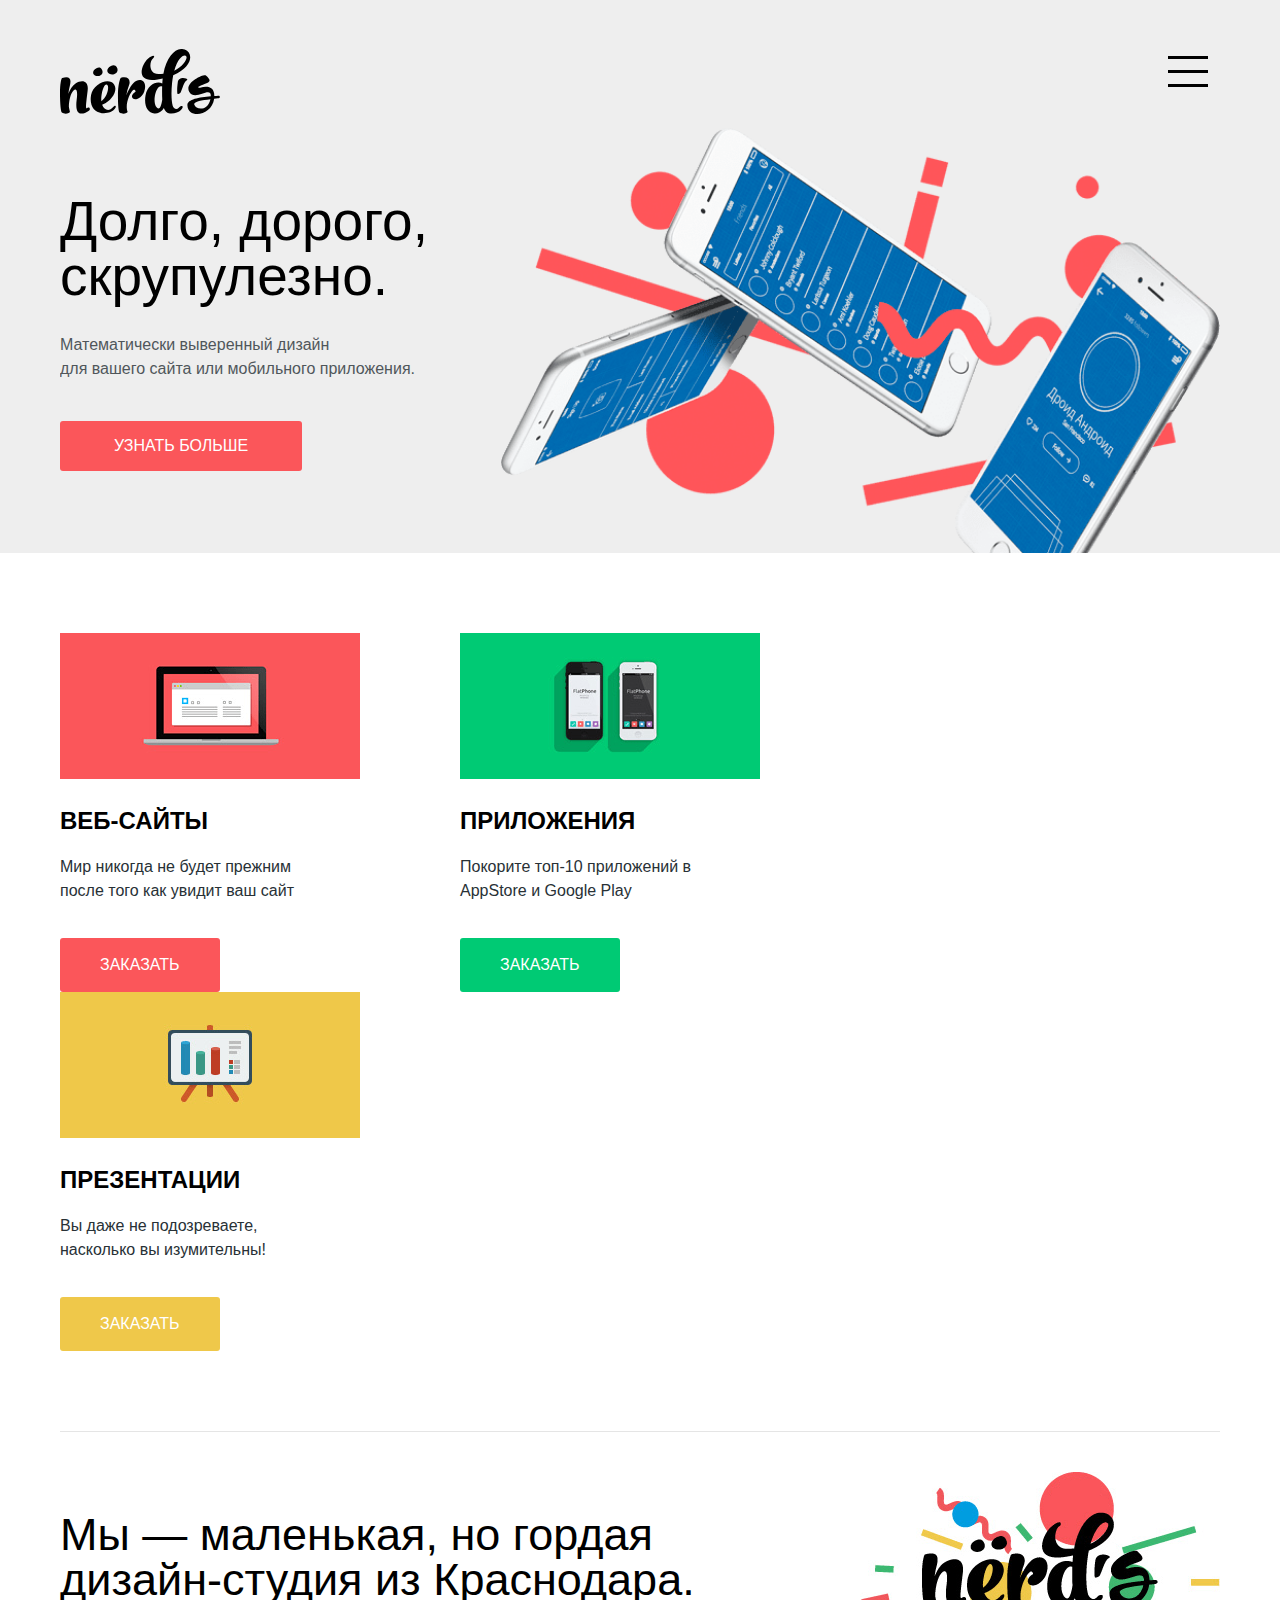
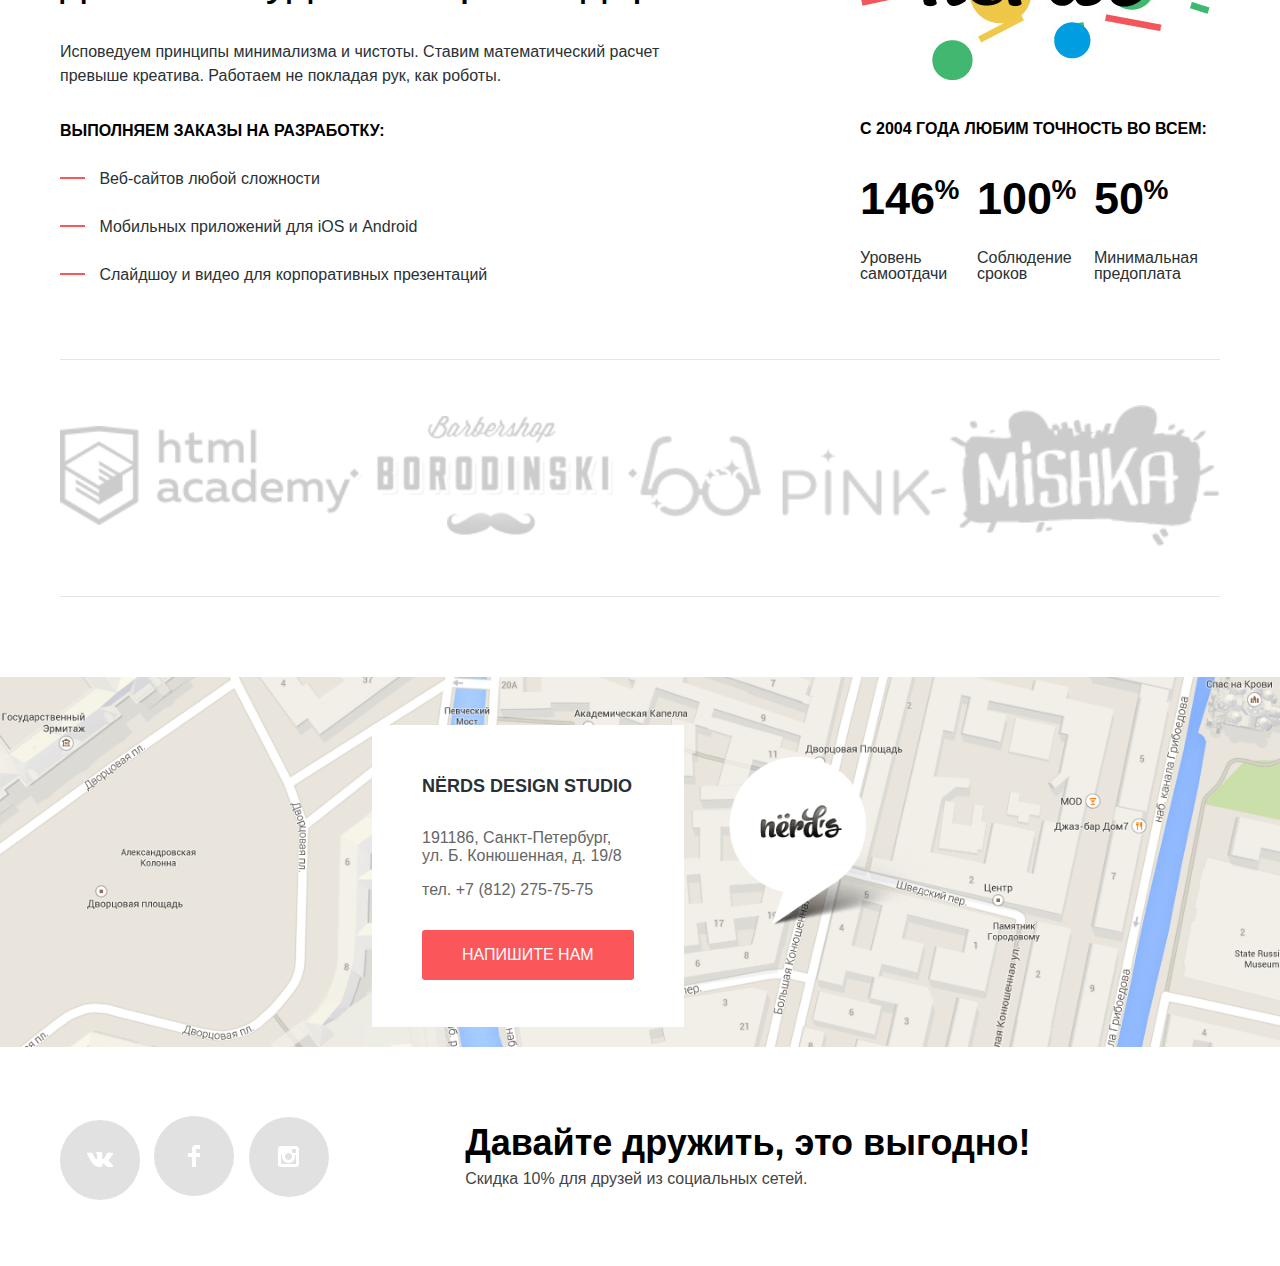
==== commit bd300917: "бургер меню открывается с помощью опасити" ====
--- a/index.html
+++ b/index.html
@@ -16,9 +16,9 @@
             <img src="img/logo.svg" alt="логотип Nerds" />
           </a>
           <button class="nav__toggle" type="button">
-            <span class="nav__toggle-burger">Открыть меню</span>
+            <span class="nav__toggle-burger ">Открыть меню</span>
           </button>
-          <ul class="nav__list">
+          <ul class="nav__list ">
             <li class="nav__item">
               <a href="/about" class="nav__link is-active">Студия</a>
             </li>
@@ -32,7 +32,7 @@
               <a href="/contacts" class="nav__link">Контакты</a>
             </li>
           </ul>
-          <div class="nav__cart">
+          <div class="nav__cart ">
             <a href="/cart" class="nav__link nav__link-cart">
               <img
                 src="img/cart.svg"
@@ -339,6 +339,7 @@
     </section>
     <div class="modal-overlay visually-hidden"></div>
 
+    <script src="js/utils.js"></script>
     <script src="js/modal-form.js"></script>
     <script src="js/form.js"></script>
   </body>
--- a/css/style.css
+++ b/css/style.css
@@ -131,9 +131,18 @@
     background-color: #eeeeee;
   }
   .nav__list {
+    position: absolute;
+    display: block;
+    width: 280px;
+    z-index: 2;
+    display: block;
     margin-top: 50px;
+    background-color: #fff;
     text-align: center;
-  }
+    opacity: 0;
+    transition: opacity 0.3s;
+  }
+
   .nav__link {
     display: block;
     font-size: 28px;
@@ -141,7 +150,17 @@
     border-bottom: 2px solid #b4b9bb;
   }
   .nav__cart {
+    position: absolute;
+    z-index: 2;
+    top: 63.5%;
+    display: block;
+    width: 280px;
+    background-color: #eee;
     text-align: center;
+    opacity: 0;
+  }
+  .nav__menu--opended {
+    opacity: 1;
   }
   .nav__link-cart {
     border: none;
@@ -151,7 +170,7 @@
   }
   .nav__toggle {
     position: absolute;
-    top: 4%;
+    top: 5%;
     right: 5%;
     z-index: 2;
     display: block;
@@ -164,11 +183,12 @@
   }
   .nav__toggle-burger {
     position: absolute;
-    left: 22%;
+    left: 32%;
     width: 40px;
     height: 3px;
     background-color: #000;
     font-size: 0;
+    transition: rotate 2s;
   }
   .nav__toggle-burger::before, .nav__toggle-burger::after {
     content: "";
@@ -179,10 +199,21 @@
     background-color: #000;
   }
   .nav__toggle-burger::before {
-    top: -350%;
+    top: -470%;
   }
   .nav__toggle-burger::after {
-    top: 370%;
+    top: 450%;
+  }
+  .nav__toggle-burger--opened {
+    position: absolute;
+    left: 50%;
+    width: 0;
+  }
+  .nav__toggle-burger--opened::before {
+    transform: rotate(45deg) translateY(650%);
+  }
+  .nav__toggle-burger--opened::after {
+    transform: rotate(-45deg) translateY(-650%);
   }
 }
 
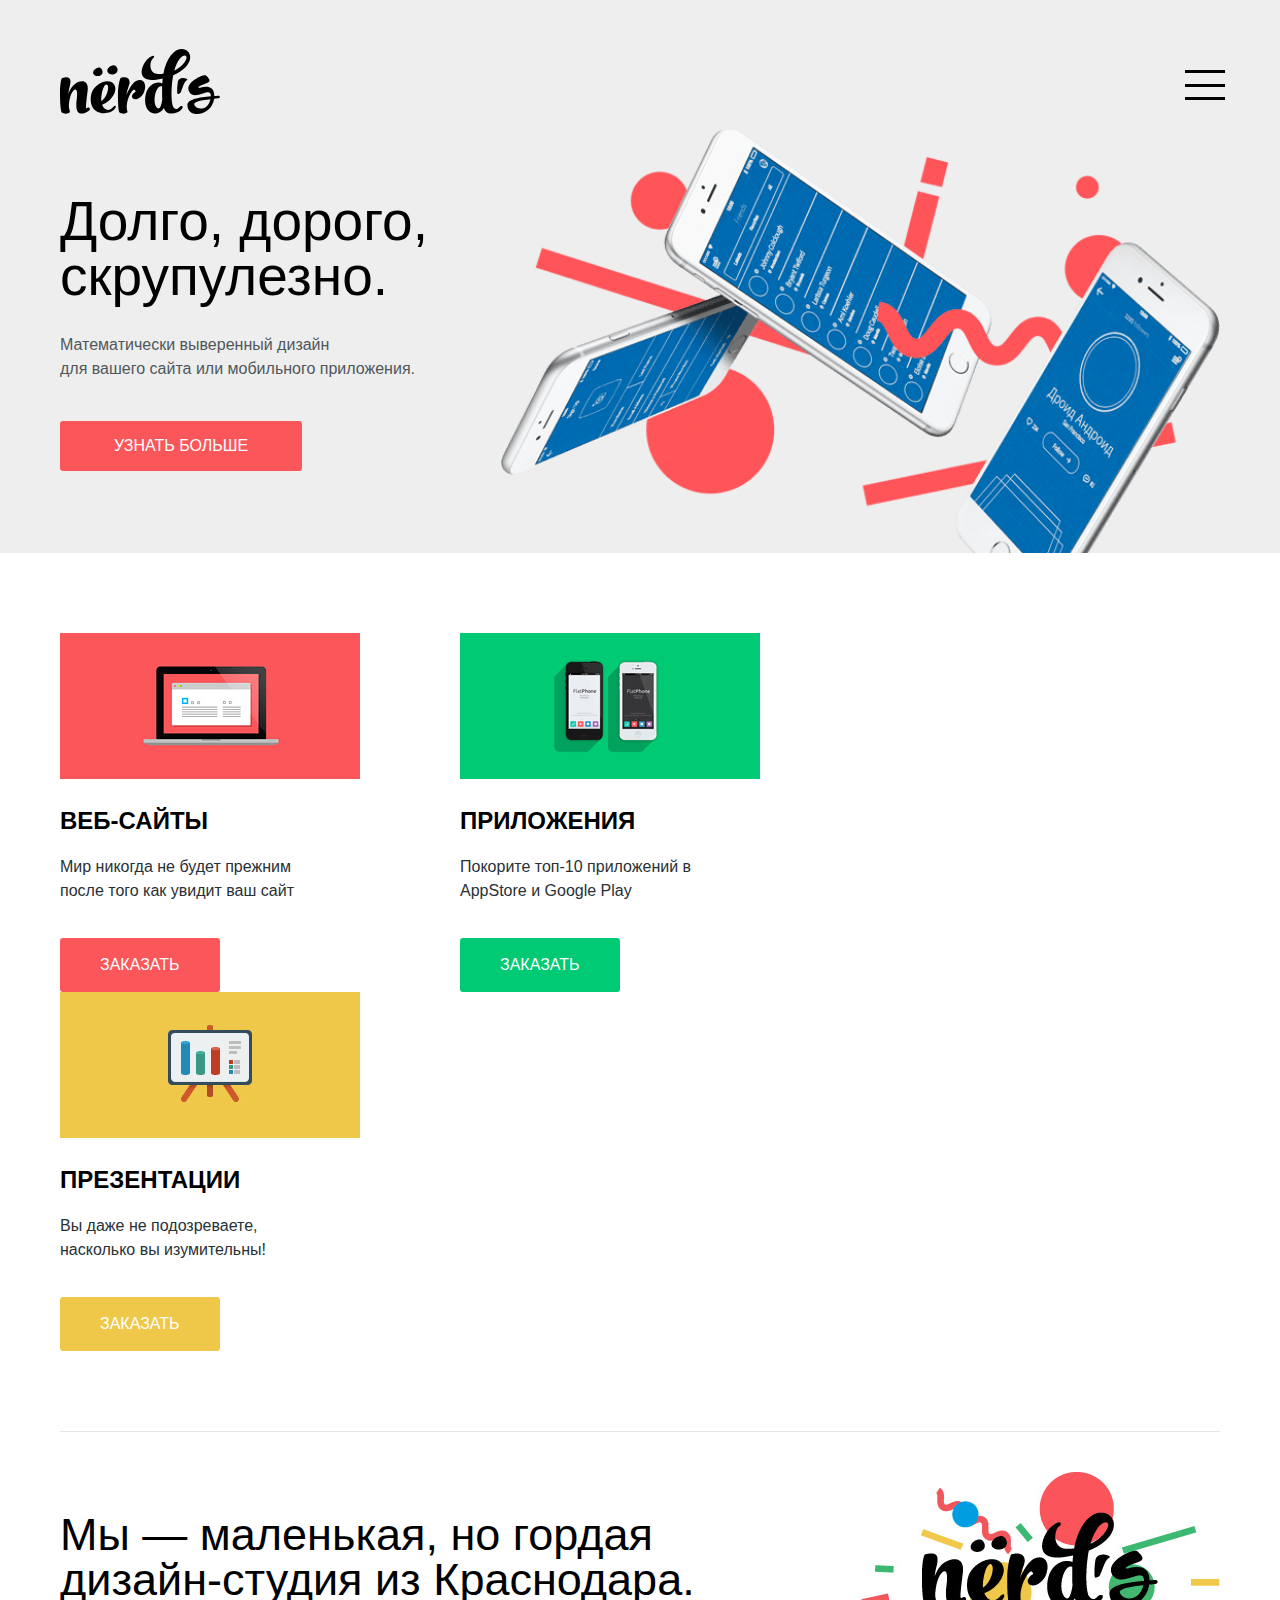
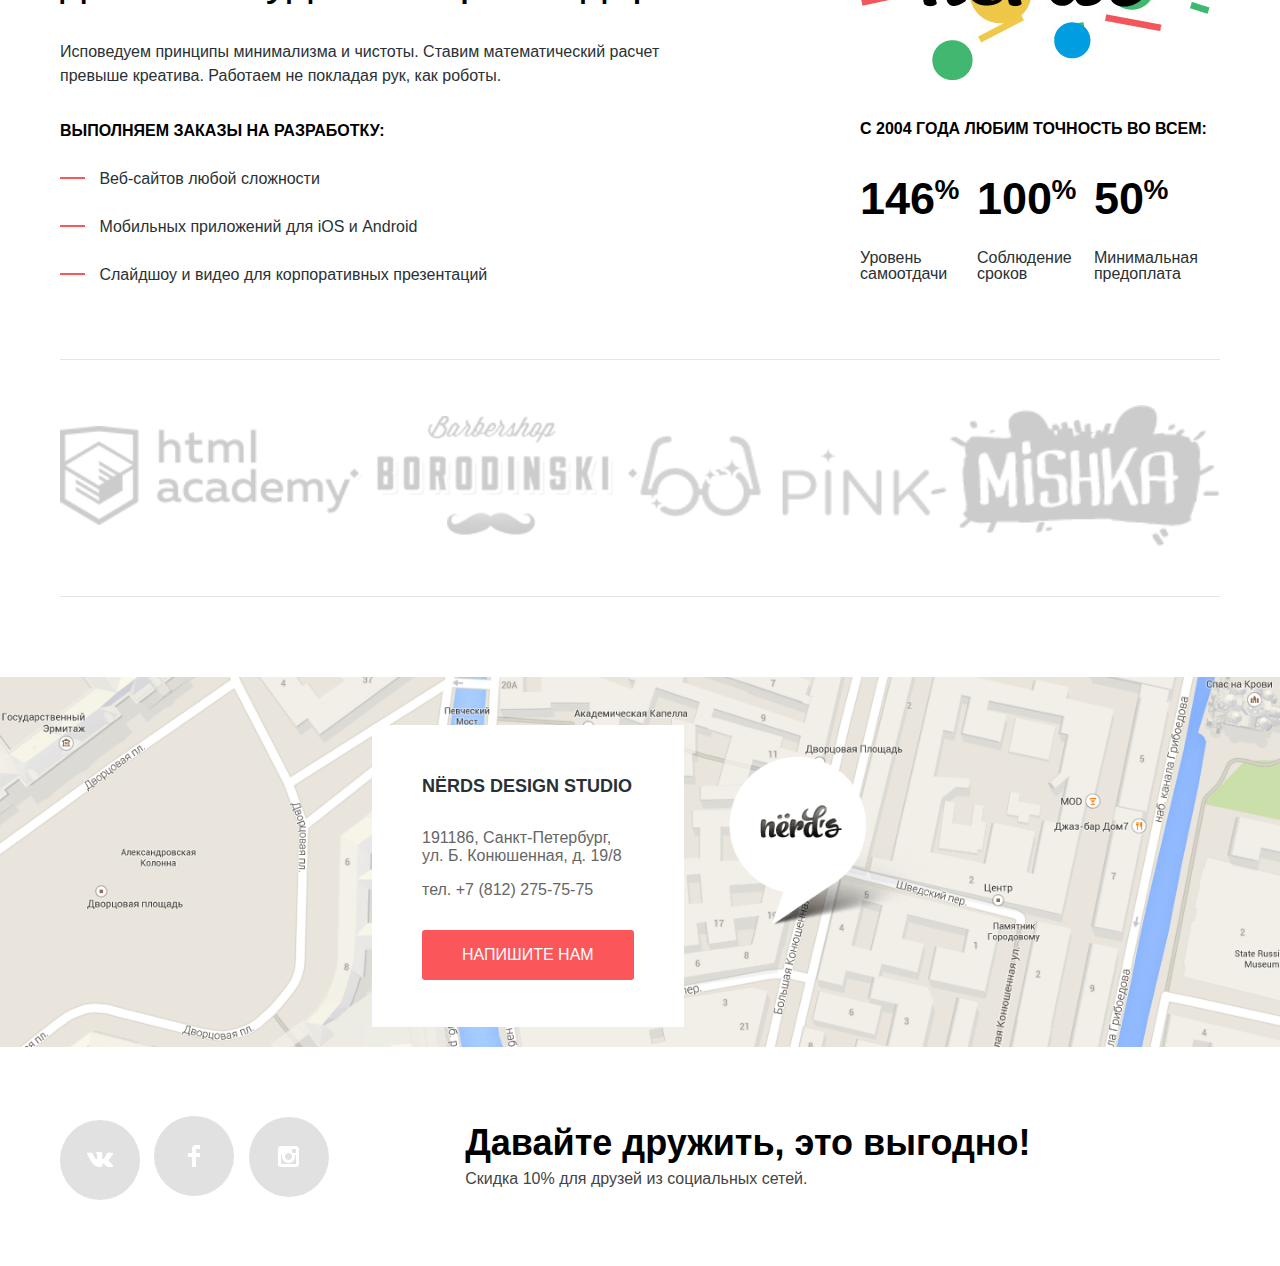
==== commit 83fcf802: "переделал открытие бургера" ====
--- a/index.html
+++ b/index.html
@@ -18,7 +18,7 @@
           <button class="nav__toggle" type="button">
             <span class="nav__toggle-burger ">Открыть меню</span>
           </button>
-          <ul class="nav__list ">
+          <ul class="nav__list visually-hidden">
             <li class="nav__item">
               <a href="/about" class="nav__link is-active">Студия</a>
             </li>
@@ -31,17 +31,17 @@
             <li class="nav__item">
               <a href="/contacts" class="nav__link">Контакты</a>
             </li>
+            <li class="nav__cart visually-hidden">
+              <a href="/cart" class="nav__link nav__link-cart">
+                <img
+                  src="img/cart.svg"
+                  alt="Корзина товаров"
+                  class="nav__link-icon"
+                />
+                Корзина
+              </a>
+            </li>
           </ul>
-          <div class="nav__cart ">
-            <a href="/cart" class="nav__link nav__link-cart">
-              <img
-                src="img/cart.svg"
-                alt="Корзина товаров"
-                class="nav__link-icon"
-              />
-              Корзина
-            </a>
-          </div>
         </nav>
       </div>
     </header>
--- a/css/style.css
+++ b/css/style.css
@@ -130,13 +130,20 @@
     padding-bottom: 10px;
     background-color: #eeeeee;
   }
+  .nav {
+    display: flex;
+    justify-content: space-between;
+    flex-wrap: wrap;
+    align-items: flex-end;
+  }
   .nav__list {
     position: absolute;
+    top: 15%;
     display: block;
-    width: 280px;
+    width: 90%;
+    margin: 5% auto 0;
     z-index: 2;
     display: block;
-    margin-top: 50px;
     background-color: #fff;
     text-align: center;
     opacity: 0;
@@ -150,11 +157,9 @@
     border-bottom: 2px solid #b4b9bb;
   }
   .nav__cart {
-    position: absolute;
+
     z-index: 2;
-    top: 63.5%;
     display: block;
-    width: 280px;
     background-color: #eee;
     text-align: center;
     opacity: 0;
@@ -169,11 +174,8 @@
     margin-right: 10px;
   }
   .nav__toggle {
-    position: absolute;
-    top: 5%;
-    right: 5%;
+
     z-index: 2;
-    display: block;
     width: 70px;
     height: 50px;
     background-color: transparent;
@@ -183,12 +185,10 @@
   }
   .nav__toggle-burger {
     position: absolute;
-    left: 32%;
     width: 40px;
     height: 3px;
     background-color: #000;
     font-size: 0;
-    transition: rotate 2s;
   }
   .nav__toggle-burger::before, .nav__toggle-burger::after {
     content: "";
@@ -199,25 +199,28 @@
     background-color: #000;
   }
   .nav__toggle-burger::before {
-    top: -470%;
+    top: -450%;
   }
   .nav__toggle-burger::after {
     top: 450%;
   }
-  .nav__toggle-burger--opened {
-    position: absolute;
-    left: 50%;
+  .nav__toggle-burger--opened .nav__toggle-burger{
     width: 0;
   }
-  .nav__toggle-burger--opened::before {
-    transform: rotate(45deg) translateY(650%);
-  }
-  .nav__toggle-burger--opened::after {
-    transform: rotate(-45deg) translateY(-650%);
+  .nav__toggle-burger--opened .nav__toggle-burger::before{
+    transform: rotate(45deg);
+    top: 5%;
+  }
+  .nav__toggle-burger--opened .nav__toggle-burger::after {
+    transform: rotate(-45deg);
+    top: -5%;
   }
 }
 
 @media (min-width: 768px) {
+  .nav__toggle {
+
+  }
   .nav__link {
     border: none;
   }
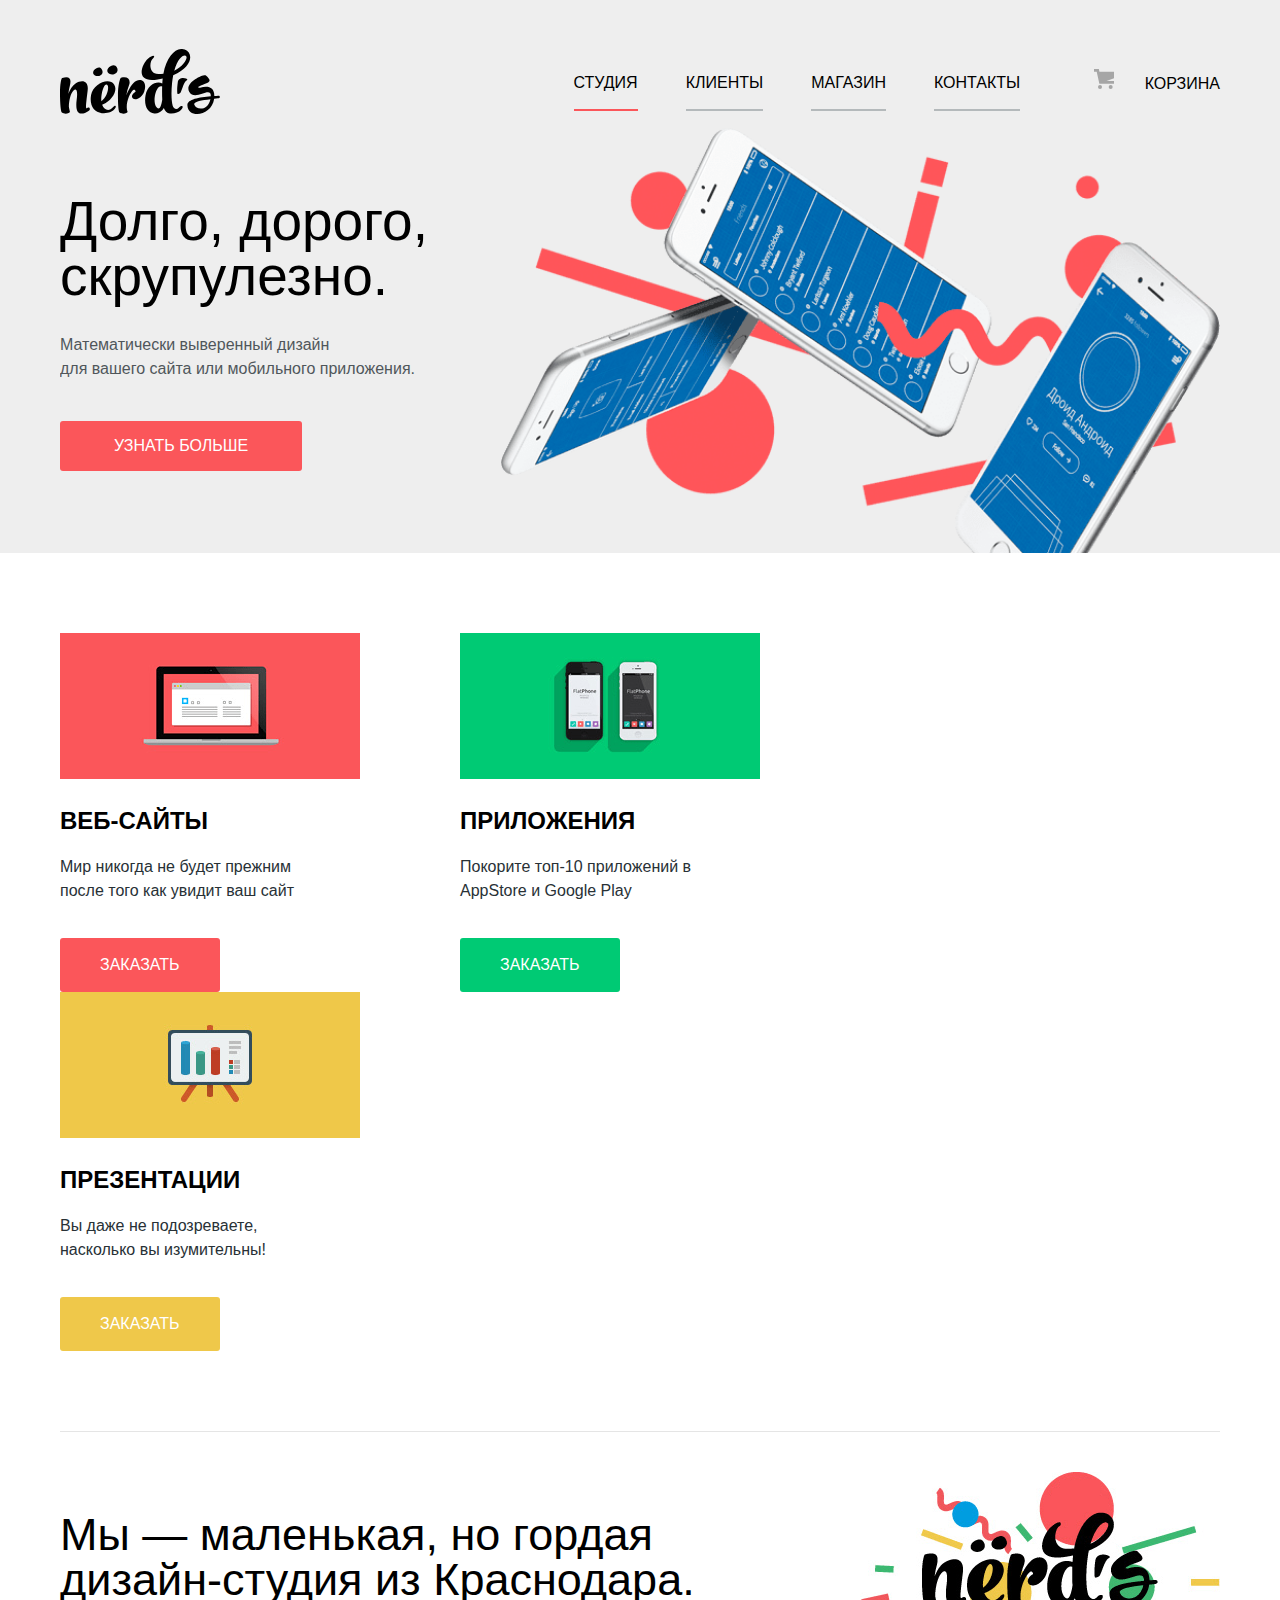
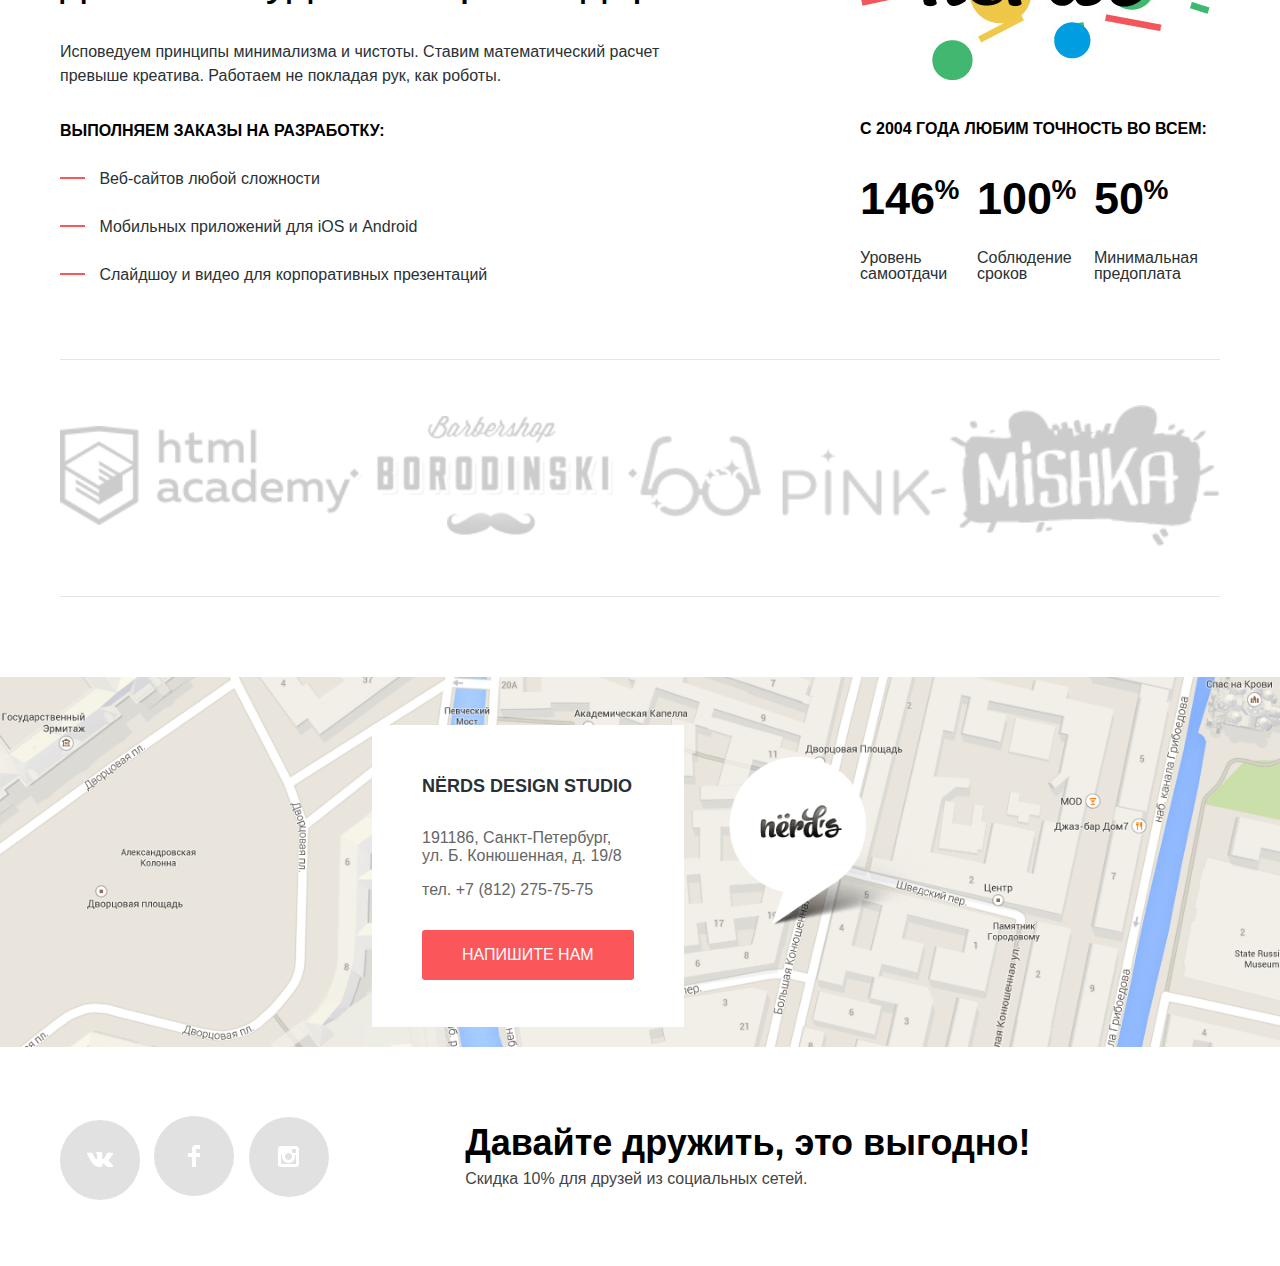
==== commit 07d2be00: "адаптировар меню под мобильные, планшет и десктоп" ====
--- a/index.html
+++ b/index.html
@@ -18,7 +18,7 @@
           <button class="nav__toggle" type="button">
             <span class="nav__toggle-burger ">Открыть меню</span>
           </button>
-          <ul class="nav__list visually-hidden">
+          <ul class="nav__list">
             <li class="nav__item">
               <a href="/about" class="nav__link is-active">Студия</a>
             </li>
@@ -31,12 +31,13 @@
             <li class="nav__item">
               <a href="/contacts" class="nav__link">Контакты</a>
             </li>
-            <li class="nav__cart visually-hidden">
+            <li class="nav__cart">
               <a href="/cart" class="nav__link nav__link-cart">
                 <img
                   src="img/cart.svg"
                   alt="Корзина товаров"
                   class="nav__link-icon"
+                  width="20px"
                 />
                 Корзина
               </a>
--- a/css/style.css
+++ b/css/style.css
@@ -139,7 +139,8 @@
   .nav__list {
     position: absolute;
     top: 15%;
-    display: block;
+    right: 5%;
+    display: none;
     width: 90%;
     margin: 5% auto 0;
     z-index: 2;
@@ -147,9 +148,9 @@
     background-color: #fff;
     text-align: center;
     opacity: 0;
-    transition: opacity 0.3s;
-  }
-
+    transform: translateY(-200%);
+    transition: opacity 0.3s, transform 0.1s;
+  }
   .nav__link {
     display: block;
     font-size: 28px;
@@ -157,14 +158,15 @@
     border-bottom: 2px solid #b4b9bb;
   }
   .nav__cart {
-
     z-index: 2;
-    display: block;
+    display: none;
     background-color: #eee;
     text-align: center;
     opacity: 0;
   }
   .nav__menu--opended {
+    display: block;
+    transform: translateY(0);
     opacity: 1;
   }
   .nav__link-cart {
@@ -174,7 +176,6 @@
     margin-right: 10px;
   }
   .nav__toggle {
-
     z-index: 2;
     width: 70px;
     height: 50px;
@@ -204,10 +205,10 @@
   .nav__toggle-burger::after {
     top: 450%;
   }
-  .nav__toggle-burger--opened .nav__toggle-burger{
+  .nav__toggle-burger--opened .nav__toggle-burger {
     width: 0;
   }
-  .nav__toggle-burger--opened .nav__toggle-burger::before{
+  .nav__toggle-burger--opened .nav__toggle-burger::before {
     transform: rotate(45deg);
     top: 5%;
   }
@@ -218,11 +219,26 @@
 }
 
 @media (min-width: 768px) {
-  .nav__toggle {
-
+  .nav__list {
+    top: 5%;
+    right: 0;
+    width: 40%;
+    height: 100vh;
+    background-color: #eee;
+    transform: translateX(100%);
+    transition: opacity 0.3s, transform 0.1s;
+  }
+  .nav__menu--opended {
+    transform: translateX(0);
+  }
+  .nav__item {
+    background-color: #fff;
   }
   .nav__link {
-    border: none;
+    font-size: 24px;
+  }
+  .nav__cart {
+    background-color: #fff;
   }
 }
 
@@ -238,15 +254,31 @@
     flex-wrap: wrap;
     align-items: center;
   }
+  .nav__logo {
+    flex-grow: 1;
+  }
+  .nav__toggle {
+    display: none;
+  }
   .nav__list {
+    position: static;
+    width: inherit;
     display: flex;
-    margin-right: 10px;
+    justify-content: space-between;
+    align-items: center;
+    margin: 0 auto;
+    opacity: 1;
+    transform: translateX(0);
+    height: inherit;
+    background-color: transparent;
   }
   .nav__item {
     margin: 0 24px;
+    background-color: transparent;
   }
   .nav__link {
     padding: 10px 0;
+    font-size: 16px;
     font-weight: 500;
     transition: all 0.3s;
   }
@@ -264,6 +296,12 @@
   }
   .nav__link-icon {
     margin-right: 26px;
+  }
+  .nav__cart {
+    display: block;
+    margin-left: 50px;
+    opacity: 1;
+    background-color: transparent;
   }
 }
 
